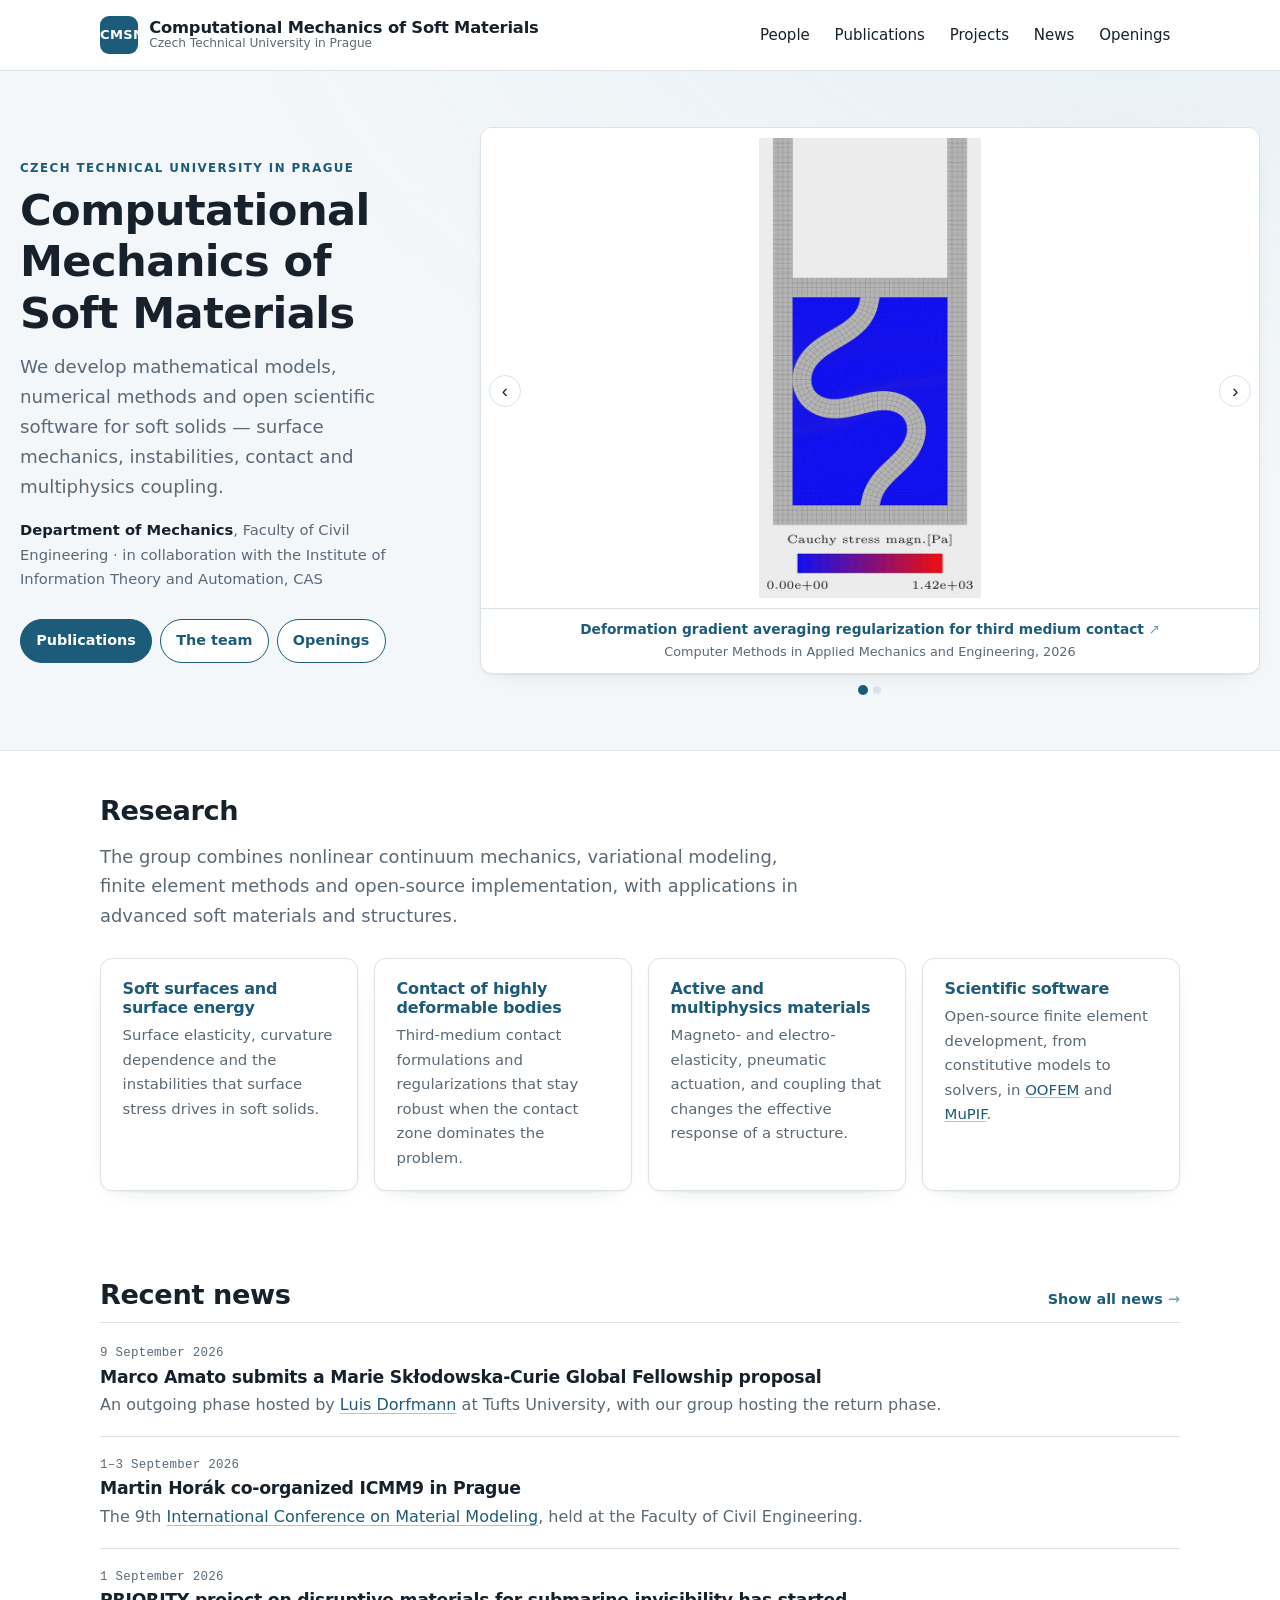
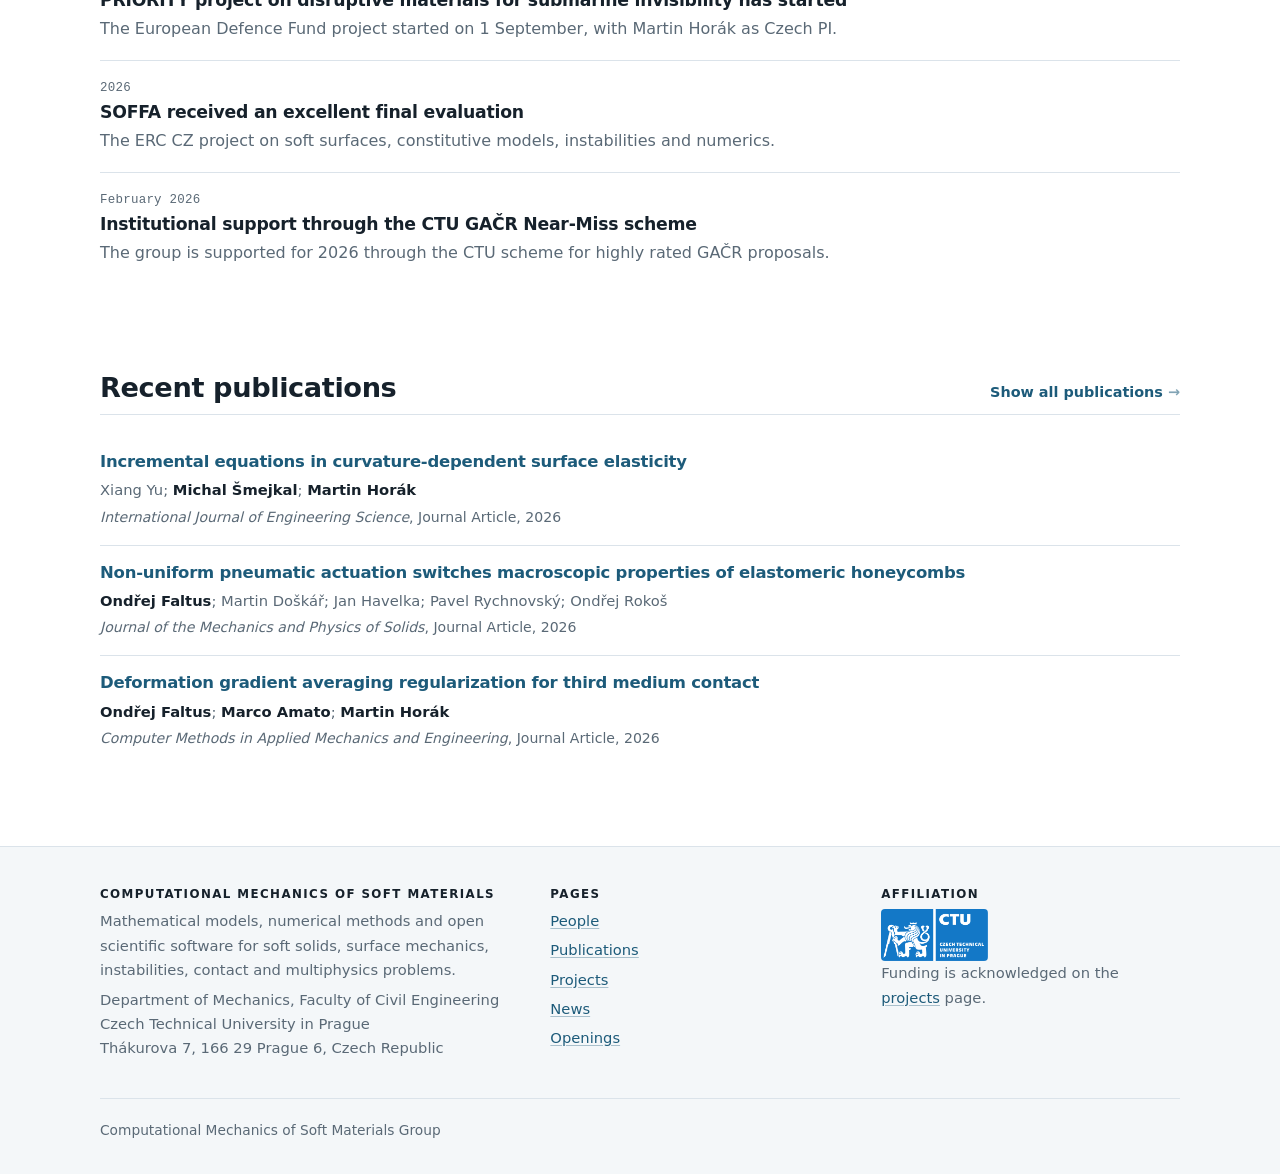
==== index.html @ abe6232e "Link OOFEM from the Scientific software card MuPIF is linked alongside it, since leaving one of the " ====
<!doctype html>
<html lang="en">
<head>
  <meta charset="utf-8" />
  <meta name="viewport" content="width=device-width, initial-scale=1" />
  <title>Computational Mechanics of Soft Materials Group | Home</title>
  <link rel="stylesheet" href="styles.css" />
</head>
<body>
  <header class="site-header">
    <div class="container header-inner">
      <a class="brand" href="index.html">
        <span class="brand-mark" aria-hidden="true">CMSM</span>
        <span class="brand-text">
          <span class="brand-name">Computational Mechanics of Soft Materials</span>
          <span class="brand-sub">Czech Technical University in Prague</span>
        </span>
      </a>
      <button class="nav-toggle" aria-label="Toggle navigation" aria-expanded="false">&#9776;</button>
      <nav class="site-nav" aria-label="Main navigation">
        <a href="people.html">People</a>
        <a href="publications.html">Publications</a>
        <a href="projects.html">Projects</a>
        <a href="news.html">News</a>
        <a href="openings.html">Openings</a>
      </nav>
    </div>
  </header>

  <main>
    <section class="hero">
      <div class="container hero-inner">
        <div class="hero-text">
          <p class="eyebrow">Czech Technical University in Prague</p>
          <h1>Computational Mechanics of Soft Materials</h1>
          <p class="hero-lead">
            We develop mathematical models, numerical methods and open scientific software for
            soft solids &mdash; surface mechanics, instabilities, contact and multiphysics coupling.
          </p>
          <p class="hero-affil">
            <strong>Department of Mechanics</strong>, Faculty of Civil Engineering &middot;
            in collaboration with the Institute of Information Theory and Automation, CAS
          </p>
          <p class="hero-actions">
            <a class="btn btn-primary" href="publications.html">Publications</a>
            <a class="btn" href="people.html">The team</a>
            <a class="btn" href="openings.html">Openings</a>
          </p>
        </div>
        <div class="hero-figure">
          <div class="carousel" data-autoplay="7000" aria-roledescription="carousel"
               aria-label="Animation from the group's work">
            <div class="carousel-viewport">
              <ul class="carousel-track">
                <li class="carousel-slide is-active">
                  <figure>
                    <div class="carousel-media">
                      <video src="figs/carousel/02-constrained-buckling.mp4"
                             poster="figs/carousel/02-constrained-buckling.jpg"
                             muted loop playsinline preload="metadata"
                             aria-label="A slender strip pushed into a channel buckles into an S
                                         and then coils, coloured by Cauchy stress magnitude"></video>
                    </div>
                    <figcaption>
                      <a href="https://doi.org/10.1016/j.cma.2026.119072">Deformation gradient
                        averaging regularization for third medium contact</a>
                      <span class="figcaption-meta">Computer Methods in Applied Mechanics
                        and Engineering, 2026</span>
                    </figcaption>
                  </figure>
                </li>

                <li class="carousel-slide">
                  <figure>
                    <div class="carousel-media">
                      <video src="figs/carousel/03-magnetoelastic-beam.mp4"
                             poster="figs/carousel/03-magnetoelastic-beam.jpg"
                             muted loop playsinline preload="metadata"
                             aria-label="A magnetically actuated soft beam bending in an applied
                                         field, shown with the field lines around it"></video>
                    </div>
                    <figcaption>
                      Magnetically actuated hard-magnetic soft beam
                      <span class="figcaption-meta">Publication coming soon</span>
                    </figcaption>
                  </figure>
                </li>
              </ul>
            </div>
            <button class="carousel-arrow prev" type="button" aria-label="Previous figure">&#8249;</button>
            <button class="carousel-arrow next" type="button" aria-label="Next figure">&#8250;</button>
            <div class="carousel-dots" role="tablist" aria-label="Choose a figure"></div>
          </div>
        </div>
      </div>
    </section>

    <section class="container content-section">
      <h2>Research</h2>
      <p class="lead">
        The group combines nonlinear continuum mechanics, variational modeling, finite element
        methods and open-source implementation, with applications in advanced soft materials
        and structures.
      </p>
      <div class="topic-grid">
        <div class="topic">
          <h3>Soft surfaces and surface energy</h3>
          <p>Surface elasticity, curvature dependence and the instabilities that surface stress drives in soft solids.</p>
        </div>
        <div class="topic">
          <h3>Contact of highly deformable bodies</h3>
          <p>Third-medium contact formulations and regularizations that stay robust when the contact zone dominates the problem.</p>
        </div>
        <div class="topic">
          <h3>Active and multiphysics materials</h3>
          <p>Magneto- and electro-elasticity, pneumatic actuation, and coupling that changes the effective response of a structure.</p>
        </div>
        <div class="topic">
          <h3>Scientific software</h3>
          <p>Open-source finite element development, from constitutive models to solvers, in
            <a href="https://www.oofem.org/">OOFEM</a> and
            <a href="https://mupif.org/">MuPIF</a>.</p>
        </div>
      </div>
    </section>

    <section class="container content-section">
      <div class="section-heading-row">
        <h2>Recent news</h2>
        <a class="text-link" href="news.html">Show all news</a>
      </div>
      <div class="list-preview">
        <article class="preview-item">
          <time datetime="2026-09-09">9 September 2026</time>
          <h3>Marco Amato submits a Marie Sk&#322;odowska-Curie Global Fellowship proposal</h3>
          <p>An outgoing phase hosted by <a href="https://engineering.tufts.edu/cee/people/faculty/luis-dorfmann">Luis Dorfmann</a> at Tufts University, with our group hosting the return phase.</p>
        </article>
        <article class="preview-item">
          <time datetime="2026-09-03">1&ndash;3 September 2026</time>
          <h3>Martin Hor&aacute;k co-organized ICMM9 in Prague</h3>
          <p>The 9th <a href="https://icmm9.fsv.cvut.cz/">International Conference on Material Modeling</a>, held at the Faculty of Civil Engineering.</p>
        </article>
        <article class="preview-item">
          <time datetime="2026-09-01">1 September 2026</time>
          <h3>PRIORITY project on disruptive materials for submarine invisibility has started</h3>
          <p>The European Defence Fund project started on 1 September, with Martin Hor&aacute;k as Czech PI.</p>
        </article>
        <article class="preview-item">
          <time datetime="2026-09-04">2026</time>
          <h3>SOFFA received an excellent final evaluation</h3>
          <p>The ERC&nbsp;CZ project on soft surfaces, constitutive models, instabilities and numerics.</p>
        </article>
        <article class="preview-item">
          <time datetime="2026-02-01">February 2026</time>
          <h3>Institutional support through the CTU GA&Ccaron;R Near-Miss scheme</h3>
          <p>The group is supported for 2026 through the CTU scheme for highly rated GA&Ccaron;R proposals.</p>
        </article>
      </div>
    </section>

    <section class="container content-section">
      <div class="section-heading-row">
        <h2>Recent publications</h2>
        <a class="text-link" href="publications.html">Show all publications</a>
      </div>
      <div class="publication-list compact">
        <article class="publication-item">
          <h3><a href="publications.html">Incremental equations in curvature-dependent surface elasticity</a></h3>
          <p class="pub-authors">Xiang Yu; <strong>Michal Šmejkal</strong>; <strong>Martin Horák</strong></p>
          <p class="pub-meta"><em>International Journal of Engineering Science</em>, Journal Article, 2026</p>
        </article>
        <article class="publication-item">
          <h3><a href="publications.html">Non-uniform pneumatic actuation switches macroscopic properties of elastomeric honeycombs</a></h3>
          <p class="pub-authors"><strong>Ondřej Faltus</strong>; Martin Doškář; Jan Havelka; Pavel Rychnovský; Ondřej Rokoš</p>
          <p class="pub-meta"><em>Journal of the Mechanics and Physics of Solids</em>, Journal Article, 2026</p>
        </article>
        <article class="publication-item">
          <h3><a href="publications.html">Deformation gradient averaging regularization for third medium contact</a></h3>
          <p class="pub-authors"><strong>Ondřej Faltus</strong>; <strong>Marco Amato</strong>; <strong>Martin Horák</strong></p>
          <p class="pub-meta"><em>Computer Methods in Applied Mechanics and Engineering</em>, Journal Article, 2026</p>
        </article>
      </div>
    </section>
  </main>

  <footer class="site-footer">
    <div class="container">
      <div class="footer-grid">
        <div>
          <h3>Computational Mechanics of Soft Materials</h3>
          <p>
            Mathematical models, numerical methods and open scientific software for soft
            solids, surface mechanics, instabilities, contact and multiphysics problems.
          </p>
          <p>
            Department of Mechanics, Faculty of Civil Engineering<br />
            Czech Technical University in Prague<br />
            Th&aacute;kurova 7, 166 29 Prague 6, Czech Republic
          </p>
        </div>
        <div>
          <h3>Pages</h3>
          <ul class="footer-links">
            <li><a href="people.html">People</a></li>
            <li><a href="publications.html">Publications</a></li>
            <li><a href="projects.html">Projects</a></li>
            <li><a href="news.html">News</a></li>
            <li><a href="openings.html">Openings</a></li>
          </ul>
        </div>
        <div>
          <h3>Affiliation</h3>
          <div class="footer-logos">
            <a href="https://www.cvut.cz/en"><img src="figs/ctu-logo.png" alt="Czech Technical University in Prague" loading="lazy" /></a>
          </div>
          <p>
            Funding is acknowledged on the
            <a href="projects.html">projects</a> page.
          </p>
        </div>
      </div>
      <div class="footer-bottom">
        Computational Mechanics of Soft Materials Group
      </div>
    </div>
  </footer>

  <script src="script.js"></script>
</body>
</html>
---- styles.css ----
/* ==========================================================================
   Computational Mechanics of Soft Materials Group
   One stylesheet, one definition per rule. Tokens first, then base, then
   layout, then components in the order they appear in the page shell.
   ========================================================================== */

:root {
  /* palette */
  --page-bg:    #ffffff;
  --surface:    #ffffff;
  --soft-bg:    #f4f7f9;
  --text:       #16212b;
  --muted:      #5a6976;
  --line:       #dbe3ea;
  --accent:     #1d5b7a;
  --accent-ink: #14435c;
  --accent-soft:#e6f0f5;
  --shadow:     0 1px 2px rgba(16, 33, 43, .05), 0 8px 24px -18px rgba(16, 33, 43, .28);

  /* type */
  --font: system-ui, -apple-system, BlinkMacSystemFont, "Segoe UI", Roboto, sans-serif;
  --mono: ui-monospace, SFMono-Regular, "SF Mono", Menlo, Consolas, monospace;

  /* metrics */
  --container: 1080px;
  --radius: 12px;
  --radius-sm: 8px;

  color-scheme: light dark;

}

@media (prefers-color-scheme: dark) {
  :root {
    --page-bg:    #10171d;
    --surface:    #161f27;
    --soft-bg:    #131c23;
    --text:       #e8eef3;
    --muted:      #9aacba;
    --line:       #26333d;
    --accent:     #6cb6d6;
    --accent-ink: #9ed2ea;
    --accent-soft:#172934;
    --shadow:     0 1px 2px rgba(0, 0, 0, .4);
  }
}

*, *::before, *::after { box-sizing: border-box; }

html { scroll-behavior: smooth; }

body {
  margin: 0;
  font-family: var(--font);
  font-size: 1rem;
  line-height: 1.65;
  color: var(--text);
  background: var(--page-bg);
  -webkit-font-smoothing: antialiased;
}

img { max-width: 100%; }

/* ------------------------------- typography ------------------------------ */

h1, h2, h3, h4 {
  margin: 0 0 .5em;
  line-height: 1.2;
  font-weight: 700;
  letter-spacing: -.014em;
  text-wrap: balance;
}

h1 { font-size: clamp(1.9rem, 1.3rem + 2vw, 2.7rem); }
h2 { font-size: clamp(1.35rem, 1.1rem + .8vw, 1.7rem); }
h3 { font-size: 1.08rem; }

p { margin: 0 0 1rem; }
p:last-child { margin-bottom: 0; }

a {
  color: var(--accent);
  text-decoration-color: color-mix(in srgb, currentColor 35%, transparent);
  text-underline-offset: .16em;
}
a:hover { text-decoration-color: currentColor; }

:focus-visible {
  outline: 2px solid var(--accent);
  outline-offset: 2px;
  border-radius: 3px;
}

.eyebrow {
  margin-bottom: .4rem;
  font-size: .74rem;
  font-weight: 700;
  letter-spacing: .12em;
  text-transform: uppercase;
  color: var(--accent);
}

.lead {
  max-width: 62ch;
  font-size: 1.12rem;
  color: var(--muted);
}

.text-link {
  font-size: .9rem;
  font-weight: 600;
  text-decoration: none;
  white-space: nowrap;
}
.text-link::after { content: " \2192"; opacity: .55; }
.text-link:hover { text-decoration: underline; }

/* --------------------------------- layout -------------------------------- */

.container {
  width: min(100% - 2.5rem, var(--container));
  margin-inline: auto;
}

.page-layout { padding: 2.75rem 0 4rem; }

.page-opening {
  max-width: 70ch;
  margin-bottom: 2.75rem;
}

.content-section { padding: 2.75rem 0; }
.content-section:last-child { padding-bottom: 4rem; }
.content-section.flush { padding-top: 0; }

.section-heading-row {
  display: flex;
  align-items: baseline;
  justify-content: space-between;
  gap: 1rem;
  margin-bottom: 1.25rem;
  padding-bottom: .6rem;
  border-bottom: 1px solid var(--line);
}
.section-heading-row h2 { margin: 0; }

/* --------------------------------- header -------------------------------- */

.site-header {
  position: sticky;
  top: 0;
  z-index: 20;
  background: color-mix(in srgb, var(--page-bg) 88%, transparent);
  backdrop-filter: blur(10px);
  border-bottom: 1px solid var(--line);
}

.header-inner {
  min-height: 70px;
  display: flex;
  align-items: center;
  justify-content: space-between;
  gap: 1.5rem;
}

.brand {
  display: inline-flex;
  align-items: center;
  gap: .7rem;
  min-width: 0;
  color: var(--text);
  text-decoration: none;
}

.brand-mark {
  flex: 0 0 auto;
  display: grid;
  place-items: center;
  width: 38px;
  height: 38px;
  border-radius: 9px;
  background: var(--accent);
  color: #fff;
  font-size: .82rem;
  font-weight: 800;
  letter-spacing: .02em;
}

.brand-text {
  display: flex;
  flex-direction: column;
  min-width: 0;
  line-height: 1.15;
}
.brand-name {
  font-size: 1.02rem;
  font-weight: 700;
  letter-spacing: -.01em;
}
.brand-sub {
  font-size: .76rem;
  font-weight: 500;
  color: var(--muted);
}

.site-nav {
  display: flex;
  align-items: center;
  gap: .35rem;
}
.site-nav a {
  padding: .4rem .6rem;
  border-radius: 7px;
  color: var(--text);
  font-size: .94rem;
  font-weight: 500;
  text-decoration: none;
}
.site-nav a:hover { background: var(--soft-bg); color: var(--accent); }
.site-nav a.active { color: var(--accent); background: var(--accent-soft); font-weight: 600; }

.nav-toggle {
  display: none;
  border: 1px solid var(--line);
  border-radius: var(--radius-sm);
  background: var(--surface);
  color: var(--text);
  padding: .3rem .6rem;
  font-size: 1.2rem;
  cursor: pointer;
}

/* ---------------------------------- hero --------------------------------- */

.hero {
  position: relative;
  overflow: hidden;
  border-bottom: 1px solid var(--line);
  background:
    radial-gradient(120% 140% at 88% -20%, var(--accent-soft) 0%, transparent 58%),
    var(--soft-bg);
}

.hero .container { width: min(100% - 2.5rem, 1340px); }

.hero-inner {
  display: grid;
  grid-template-columns: minmax(0, 1fr) minmax(320px, 780px);
  gap: 2.25rem;
  align-items: center;
  padding: 3.5rem 0 3.5rem;
}
.hero-text { max-width: 40ch; }
.hero-figure { --band-h: 480px; width: 100%; }

.hero h1 { margin-bottom: .75rem; }

.hero-lead {
  max-width: 54ch;
  margin-bottom: 1rem;
  font-size: 1.14rem;
  color: var(--muted);
}

.hero-affil {
  margin-bottom: 1.75rem;
  font-size: .92rem;
  color: var(--muted);
}
.hero-affil strong { color: var(--text); font-weight: 600; }

.hero-actions {
  display: flex;
  flex-wrap: wrap;
  gap: .5rem;
  margin: 0;
}

/* -------------------------------- carousel ------------------------------- */

.carousel { position: relative; }

.carousel-viewport {
  overflow: hidden;
  background: var(--surface);
  border: 1px solid var(--line);
  border-radius: var(--radius);
  box-shadow: var(--shadow);
}

.carousel-track {
  display: grid;          /* every slide shares one cell, so no layout shift */
  margin: 0;
  padding: 0;
  list-style: none;
}

.carousel-slide {
  grid-area: 1 / 1;
  opacity: 0;
  visibility: hidden;
  transition: opacity .45s ease;
}
.carousel-slide.is-active { opacity: 1; visibility: visible; }

.carousel-slide figure { margin: 0; }

.carousel-media {
  position: relative;
  height: var(--band-h, 320px);
  background: var(--page-bg);
}

.carousel-slide img,
.carousel-slide video {
  position: absolute;
  top: .6rem;
  left: .6rem;
  display: block;
  width: calc(100% - 1.2rem);
  height: calc(100% - 1.2rem);
  object-fit: contain;    /* letterboxed in the frame, never cropped */
  border-radius: 4px;
}

/* A video slide gets a small corner badge so it reads as playable. */
.carousel-slide figure { position: relative; }
.carousel-slide.has-video .carousel-media::after {
  content: "\25B6";
  position: absolute;
  right: .6rem;
  bottom: .6rem;
  display: grid;
  place-items: center;
  width: 1.5rem;
  height: 1.5rem;
  border-radius: 50%;
  background: color-mix(in srgb, var(--surface) 85%, transparent);
  color: var(--accent);
  font-size: .6rem;
  pointer-events: none;
}
.carousel-slide.has-video.is-playing .carousel-media::after { content: none; }

.carousel-slide figcaption {
  padding: .7rem 1.1rem .8rem;
  border-top: 1px solid var(--line);
  font-size: .86rem;
  line-height: 1.4;
  color: var(--muted);
  text-align: center;
  text-wrap: balance;
}
.carousel-slide figcaption a {
  font-weight: 600;
  color: var(--accent);
  text-decoration: none;
}
.carousel-slide figcaption a:hover { text-decoration: underline; }
.carousel-slide figcaption a::after { content: " \2197"; opacity: .6; font-weight: 400; }

.figcaption-meta {
  display: block;
  margin-top: .2rem;
  font-size: .8rem;
  color: var(--muted);
}

.carousel-arrow {
  position: absolute;
  top: calc(50% - 2.2rem);
  display: grid;
  place-items: center;
  width: 2rem;
  height: 2rem;
  padding: 0;
  border: 1px solid var(--line);
  border-radius: 50%;
  background: color-mix(in srgb, var(--surface) 88%, transparent);
  color: var(--text);
  font-size: 1.15rem;
  line-height: 1;
  cursor: pointer;
  transition: background-color .15s, color .15s;
}
.carousel-arrow:hover { background: var(--accent); border-color: var(--accent); color: #fff; }
.carousel-arrow.prev { left: .55rem; }
.carousel-arrow.next { right: .55rem; }

.carousel-dots {
  display: flex;
  justify-content: center;
  gap: .4rem;
  margin-top: .75rem;
}
.carousel-dots button {
  width: .5rem;
  height: .5rem;
  padding: 0;
  border: 0;
  border-radius: 50%;
  background: var(--line);
  cursor: pointer;
  transition: background-color .15s, transform .15s;
}
.carousel-dots button[aria-selected="true"] { background: var(--accent); transform: scale(1.25); }

/* A single slide needs no navigation. */
.carousel.is-single .carousel-arrow,
.carousel.is-single .carousel-dots { display: none; }

.btn {
  display: inline-block;
  padding: .55rem .95rem;
  border: 1px solid var(--accent);
  border-radius: 999px;
  font-size: .9rem;
  font-weight: 600;
  text-decoration: none;
  color: var(--accent);
  background: var(--surface);
  transition: background-color .15s, color .15s, border-color .15s;
}
.btn:hover { background: var(--accent-soft); }
.btn-primary { background: var(--accent); border-color: var(--accent); color: #fff; }
.btn-primary:hover { background: var(--accent-ink); border-color: var(--accent-ink); }

/* --------------------------------- cards --------------------------------- */

.card-base {
  background: var(--surface);
  border: 1px solid var(--line);
  border-radius: var(--radius);
  box-shadow: var(--shadow);
}

/* ------------------------------ research topics -------------------------- */

.topic-grid {
  display: grid;
  grid-template-columns: repeat(auto-fit, minmax(250px, 1fr));
  gap: 1rem;
  margin-top: 1.75rem;
}

.topic {
  padding: 1.25rem 1.35rem;
  background: var(--surface);
  border: 1px solid var(--line);
  border-radius: var(--radius);
  box-shadow: var(--shadow);
}
.topic h3 { margin-bottom: .35rem; font-size: 1rem; color: var(--accent); }
.topic p { margin: 0; font-size: .93rem; color: var(--muted); }

/* ------------------------------ news previews ---------------------------- */

.list-preview { display: grid; gap: 0; }

.preview-item {
  padding: 1.1rem 0;
  border-bottom: 1px solid var(--line);
}
.preview-item:first-child { padding-top: 0; }
.preview-item:last-child { border-bottom: 0; }
.preview-item time,
.news-item time {
  display: block;
  margin-bottom: .2rem;
  font-family: var(--mono);
  font-size: .78rem;
  letter-spacing: .02em;
  color: var(--muted);
}
.preview-item h3 { margin-bottom: .3rem; }
.preview-item p { margin: 0; color: var(--muted); }

.news-list { display: grid; gap: 1rem; }

.news-item {
  padding: 1.4rem 1.5rem;
  background: var(--surface);
  border: 1px solid var(--line);
  border-radius: var(--radius);
  box-shadow: var(--shadow);
}
.news-item h2 { font-size: 1.2rem; margin-bottom: .4rem; }
.news-item p { margin: 0; color: var(--muted); }

/* ------------------------------ publications ----------------------------- */

.publication-list { display: grid; gap: 0; }

.pub-year {
  margin: 2rem 0 .75rem;
  padding-bottom: .4rem;
  border-bottom: 2px solid var(--accent-soft);
  font-family: var(--mono);
  font-size: 1rem;
  font-weight: 700;
  letter-spacing: .06em;
  color: var(--accent);
}
.pub-year:first-child { margin-top: 0; }

.publication-item {
  padding: 1rem 0 1rem 1.1rem;
  border-bottom: 1px solid var(--line);
  border-left: 3px solid transparent;
  transition: border-color .15s, background-color .15s;
}
.publication-item:last-child { border-bottom: 0; }
.publication-item:hover {
  border-left-color: var(--accent);
  background: color-mix(in srgb, var(--soft-bg) 60%, transparent);
}
.publication-item h3 { margin-bottom: .3rem; font-size: 1.03rem; line-height: 1.35; }
.publication-item h3 a { text-decoration: none; }
.publication-item h3 a:hover { text-decoration: underline; }

.pub-authors {
  margin: 0 0 .2rem;
  font-size: .92rem;
  color: var(--muted);
}
.pub-authors strong { color: var(--text); font-weight: 600; }

.pub-meta {
  margin: 0;
  font-size: .88rem;
  color: var(--muted);
}

.pub-links {
  margin: .35rem 0 0;
  font-size: .85rem;
  display: flex;
  flex-wrap: wrap;
  gap: .8rem;
}

.publication-list.compact .publication-item { padding-left: 0; border-left: 0; }
.publication-list.compact .publication-item:hover { background: none; }

/* Type markers, set once each. */
.publication-item.preprint::before,
.publication-item.proceedings::before {
  display: inline-block;
  margin-bottom: .3rem;
  padding: .04rem .45rem;
  border-radius: 5px;
  background: var(--accent-soft);
  color: var(--accent);
  font-size: .68rem;
  font-weight: 700;
  letter-spacing: .07em;
  text-transform: uppercase;
}
.publication-item.preprint::before { content: "Preprint"; }
.publication-item.proceedings::before { content: "Proceedings"; }

/* --------------------------------- people -------------------------------- */

.people-grid { display: grid; gap: 1.25rem; }

.person-card {
  display: grid;
  grid-template-columns: 168px minmax(0, 1fr);
  overflow: hidden;
  background: var(--surface);
  border: 1px solid var(--line);
  border-radius: var(--radius);
  box-shadow: var(--shadow);
  transition: background-color .18s, border-color .18s, box-shadow .18s;
}

/* Tint the whole card under the cursor. :focus-within covers tabbing to a
   link inside it. The group headings share the class but are not cards. */
.person-card:not(.person-section-card):hover,
.person-card:not(.person-section-card):focus-within {
  background: var(--accent-soft);
  border-color: var(--accent);
  box-shadow: 0 1px 2px rgba(16, 33, 43, .06), 0 12px 28px -20px rgba(16, 33, 43, .45);
}

.avatar {
  display: block;
  width: 100%;
  height: 100%;
  min-height: 168px;
  aspect-ratio: 1;
  object-fit: cover;
  object-position: center top;
  background: var(--soft-bg);
}

.person-body { padding: 1.4rem 1.6rem; }
.person-body .role {
  margin-bottom: .15rem;
  font-size: .72rem;
  font-weight: 700;
  letter-spacing: .12em;
  text-transform: uppercase;
  color: var(--accent);
}
.person-body h2 { font-size: 1.22rem; margin-bottom: .5rem; }
.person-body p { color: var(--muted); font-size: .96rem; }

/* A row that only carries a group heading. */
.person-section-card {
  display: block;
  margin-top: 1.25rem;
  background: none;
  border: 0;
  border-bottom: 2px solid var(--accent-soft);
  border-radius: 0;
  box-shadow: none;
}
.person-section-card .person-body { padding: 0 0 .5rem; }
.person-section-card h2 {
  margin: 0;
  font-size: .82rem;
  font-weight: 700;
  letter-spacing: .12em;
  text-transform: uppercase;
  color: var(--accent);
}

/* -------------------------------- projects ------------------------------- */

.project-list { display: grid; gap: 1.25rem; }

.project-card {
  display: grid;
  grid-template-columns: 200px minmax(0, 1fr);
  gap: 0;
  overflow: hidden;
  background: var(--surface);
  border: 1px solid var(--line);
  border-radius: var(--radius);
  box-shadow: var(--shadow);
}

.project-image {
  display: grid;
  place-items: center;
  padding: 1.25rem;
  background: var(--soft-bg);
  border-right: 1px solid var(--line);
}
.project-image > * { max-width: 100%; }

.project-logo,
.msmt-logo,
.edf-logo {
  display: block;
  width: 100%;
  max-height: 116px;
  object-fit: contain;
}

.project-body { padding: 1.4rem 1.6rem; }
.project-body time {
  display: block;
  margin-bottom: .2rem;
  font-family: var(--mono);
  font-size: .8rem;
  color: var(--muted);
}
.project-body h3 { margin-bottom: .4rem; font-size: 1.18rem; }
.project-body p { color: var(--muted); font-size: .96rem; }

/* -------------------------------- openings ------------------------------- */

.openings-list { display: grid; gap: 1.25rem; }

.opening-card {
  padding: 1.6rem 1.75rem;
  background: var(--surface);
  border: 1px solid var(--line);
  border-left: 3px solid var(--accent);
  border-radius: var(--radius);
  box-shadow: var(--shadow);
}
.opening-card h2 { font-size: 1.24rem; margin-bottom: .6rem; }
.opening-card p { color: var(--muted); }
.opening-card p:first-of-type { color: var(--text); font-size: 1.03rem; }

/* ------------------------------ placeholders ----------------------------- */

.placeholder-image {
  display: grid;
  place-items: center;
  min-height: 96px;
  padding: 1rem;
  background: var(--soft-bg);
  border: 1px dashed var(--line);
  border-radius: var(--radius-sm);
  color: var(--muted);
  font-size: .85rem;
}

/* --------------------------------- footer -------------------------------- */

.site-footer {
  margin-top: 1rem;
  padding: 2.5rem 0 2rem;
  background: var(--soft-bg);
  border-top: 1px solid var(--line);
  font-size: .92rem;
  color: var(--muted);
}

.footer-grid {
  display: grid;
  grid-template-columns: minmax(0, 1.4fr) minmax(0, 1fr) minmax(0, 1fr);
  gap: 2rem;
  align-items: start;
}
.footer-grid h3 {
  margin-bottom: .5rem;
  font-size: .74rem;
  font-weight: 700;
  letter-spacing: .12em;
  text-transform: uppercase;
  color: var(--text);
}
.footer-grid p { margin-bottom: .35rem; }

.footer-links { display: grid; gap: .3rem; margin: 0; padding: 0; list-style: none; }

.footer-logos {
  display: flex;
  flex-wrap: wrap;
  align-items: center;
  gap: 1.25rem;
  margin-top: .25rem;
}
.footer-logos img {
  height: 52px;
  width: auto;
  border-radius: 4px;
}
.footer-logos a { display: inline-flex; }

.footer-bottom {
  margin-top: 2rem;
  padding-top: 1.25rem;
  border-top: 1px solid var(--line);
  font-size: .86rem;
}

/* ------------------------------- responsive ------------------------------ */

@media (max-width: 900px) {
  /* Below this the two columns squeeze the text, so the figure goes underneath. */
  .hero-inner {
    grid-template-columns: 1fr;
    gap: 2rem;
    padding: 3rem 0 2.75rem;
  }
  .hero-figure { --band-h: 340px; max-width: 300px; }
  .footer-grid { grid-template-columns: 1fr 1fr; }
  .footer-grid > :first-child { grid-column: 1 / -1; }
}

@media (max-width: 760px) {
  .nav-toggle { display: block; }
  .site-nav {
    position: absolute;
    inset: 70px 0 auto;
    display: none;
    flex-direction: column;
    align-items: stretch;
    gap: 0;
    padding: .5rem 1.25rem 1rem;
    background: var(--page-bg);
    border-bottom: 1px solid var(--line);
  }
  .site-nav.is-open { display: flex; }
  .site-nav a { padding: .6rem .5rem; border-radius: 0; }

  .brand-sub { display: none; }

  .person-card,
  .project-card { grid-template-columns: 1fr; }
  .avatar { aspect-ratio: 16 / 10; min-height: 0; }
  .project-image { border-right: 0; border-bottom: 1px solid var(--line); }
}

@media (max-width: 520px) {
  .footer-grid { grid-template-columns: 1fr; }
  .footer-grid > :first-child { grid-column: auto; }
  .section-heading-row { flex-direction: column; align-items: flex-start; gap: .25rem; }
}

@media (prefers-reduced-motion: reduce) {
  html { scroll-behavior: auto; }
  * { transition: none !important; }
}
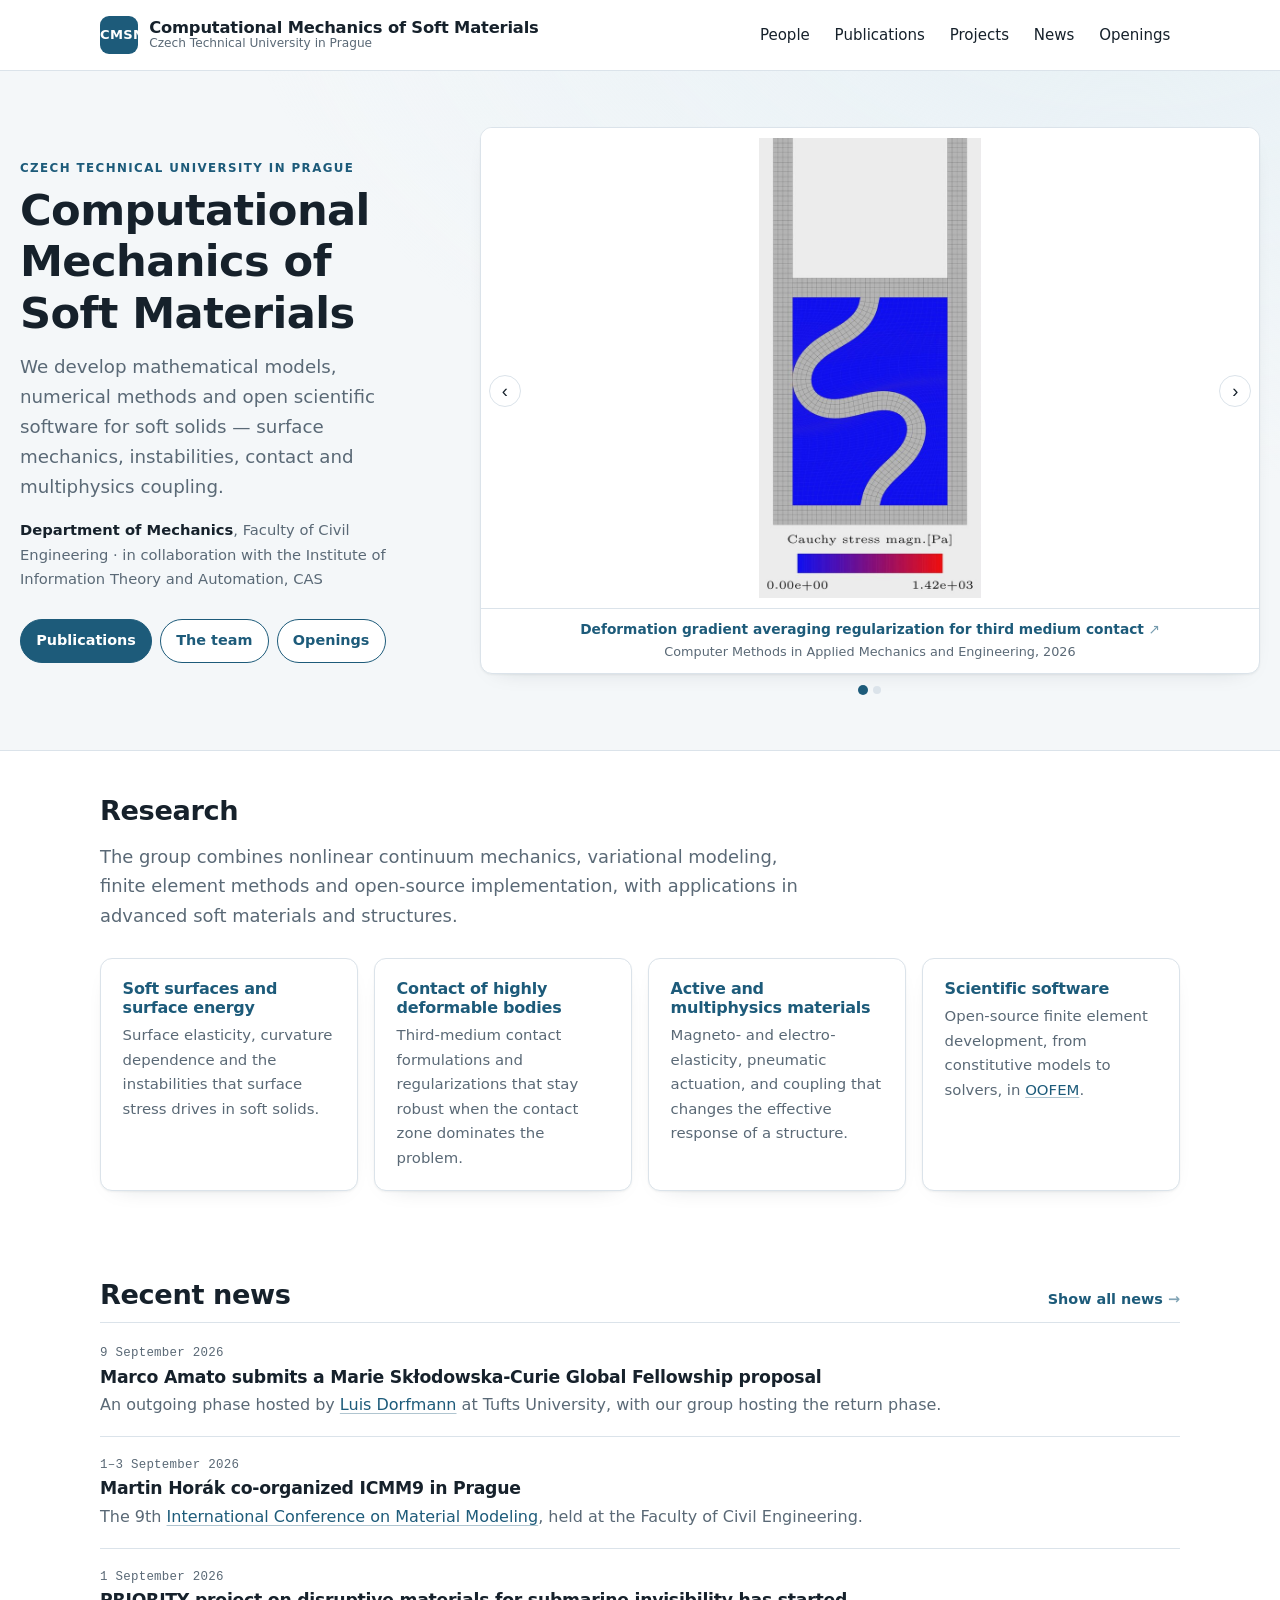
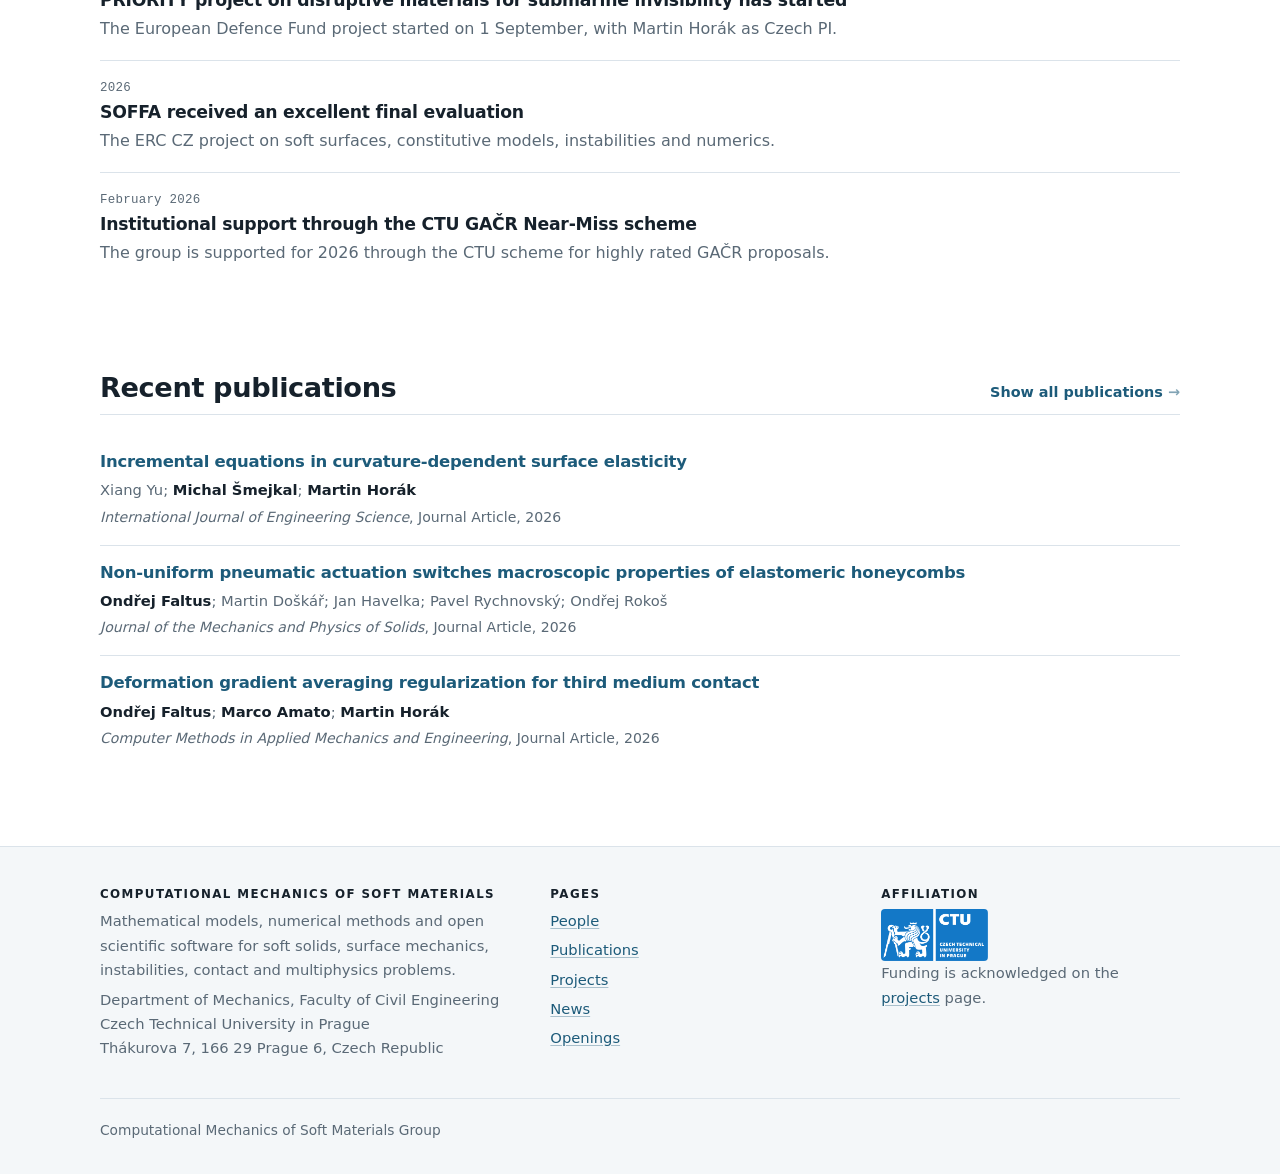
==== commit 47efa529: "Drop MuPIF, which is no longer developed Removed from the Scientific software card, and from Martin " ====
--- a/index.html
+++ b/index.html
@@ -118,8 +118,7 @@
         <div class="topic">
           <h3>Scientific software</h3>
           <p>Open-source finite element development, from constitutive models to solvers, in
-            <a href="https://www.oofem.org/">OOFEM</a> and
-            <a href="https://mupif.org/">MuPIF</a>.</p>
+            <a href="https://www.oofem.org/">OOFEM</a>.</p>
         </div>
       </div>
     </section>
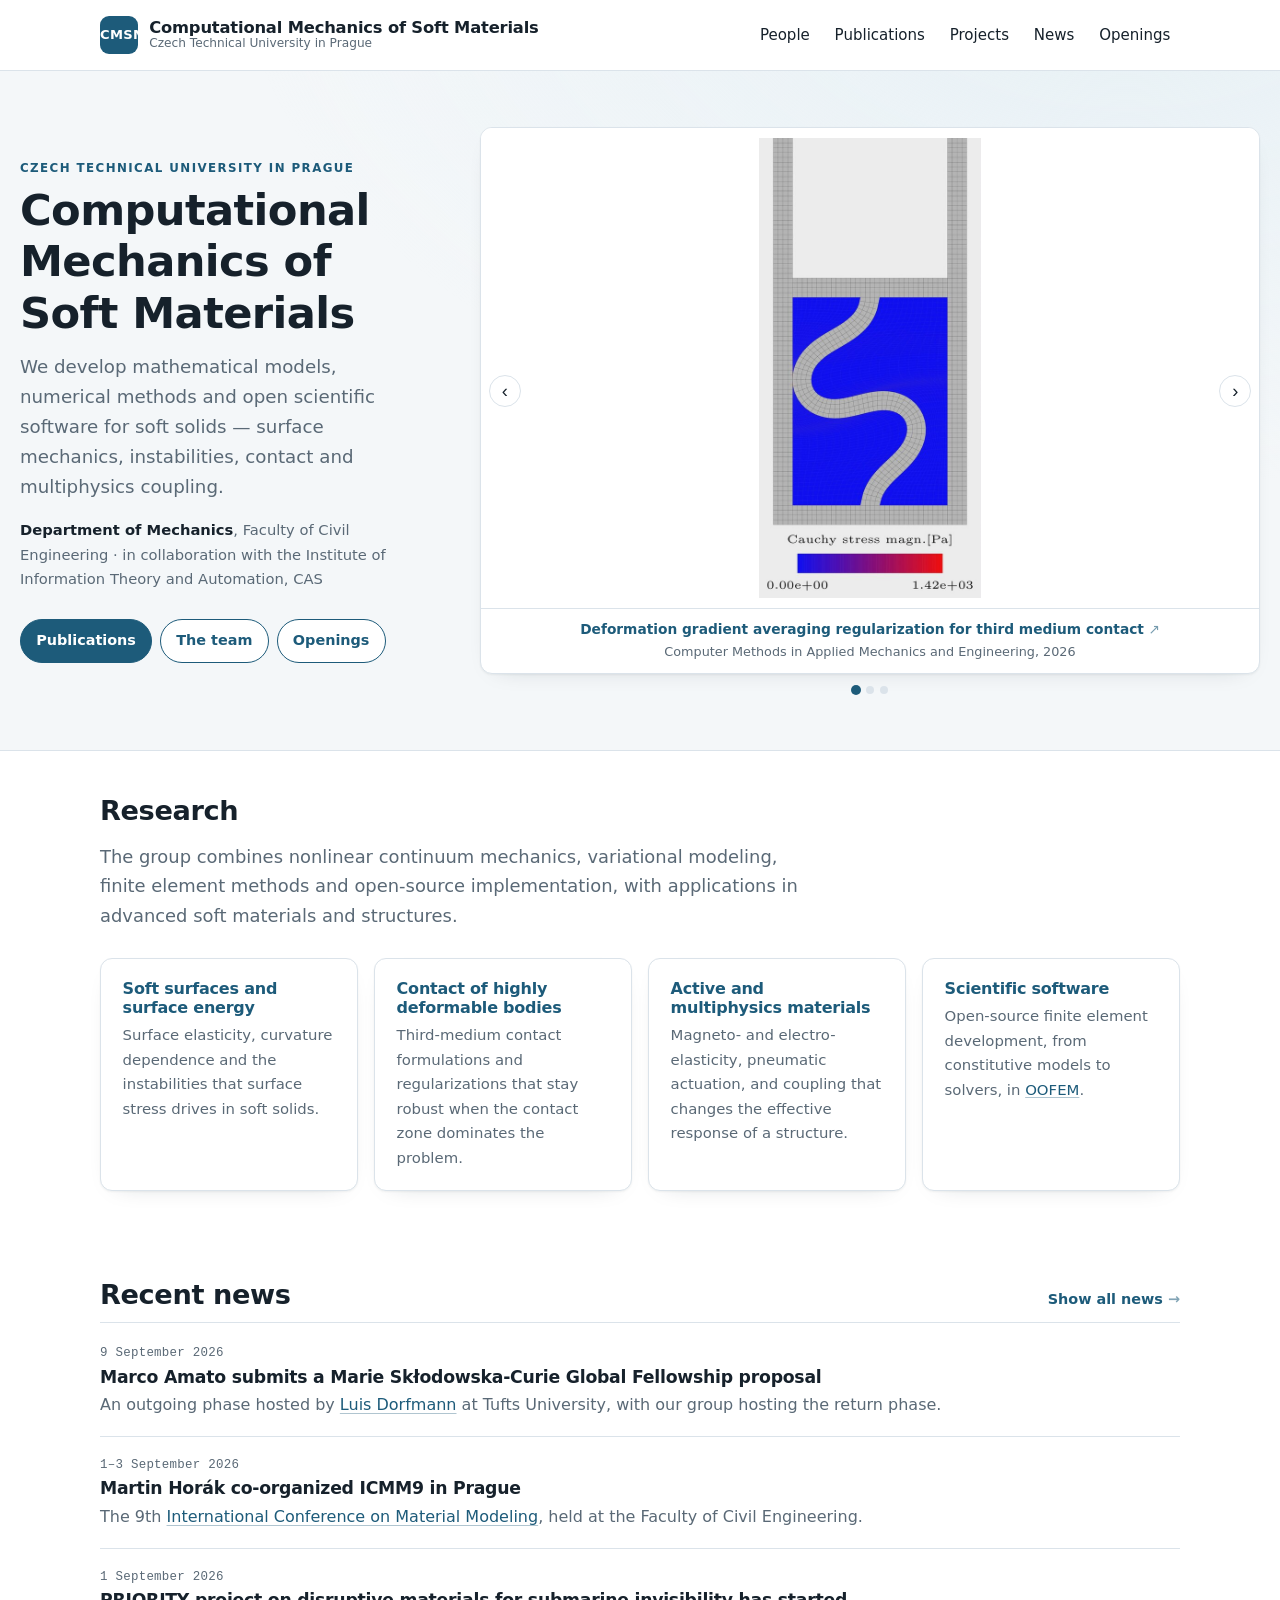
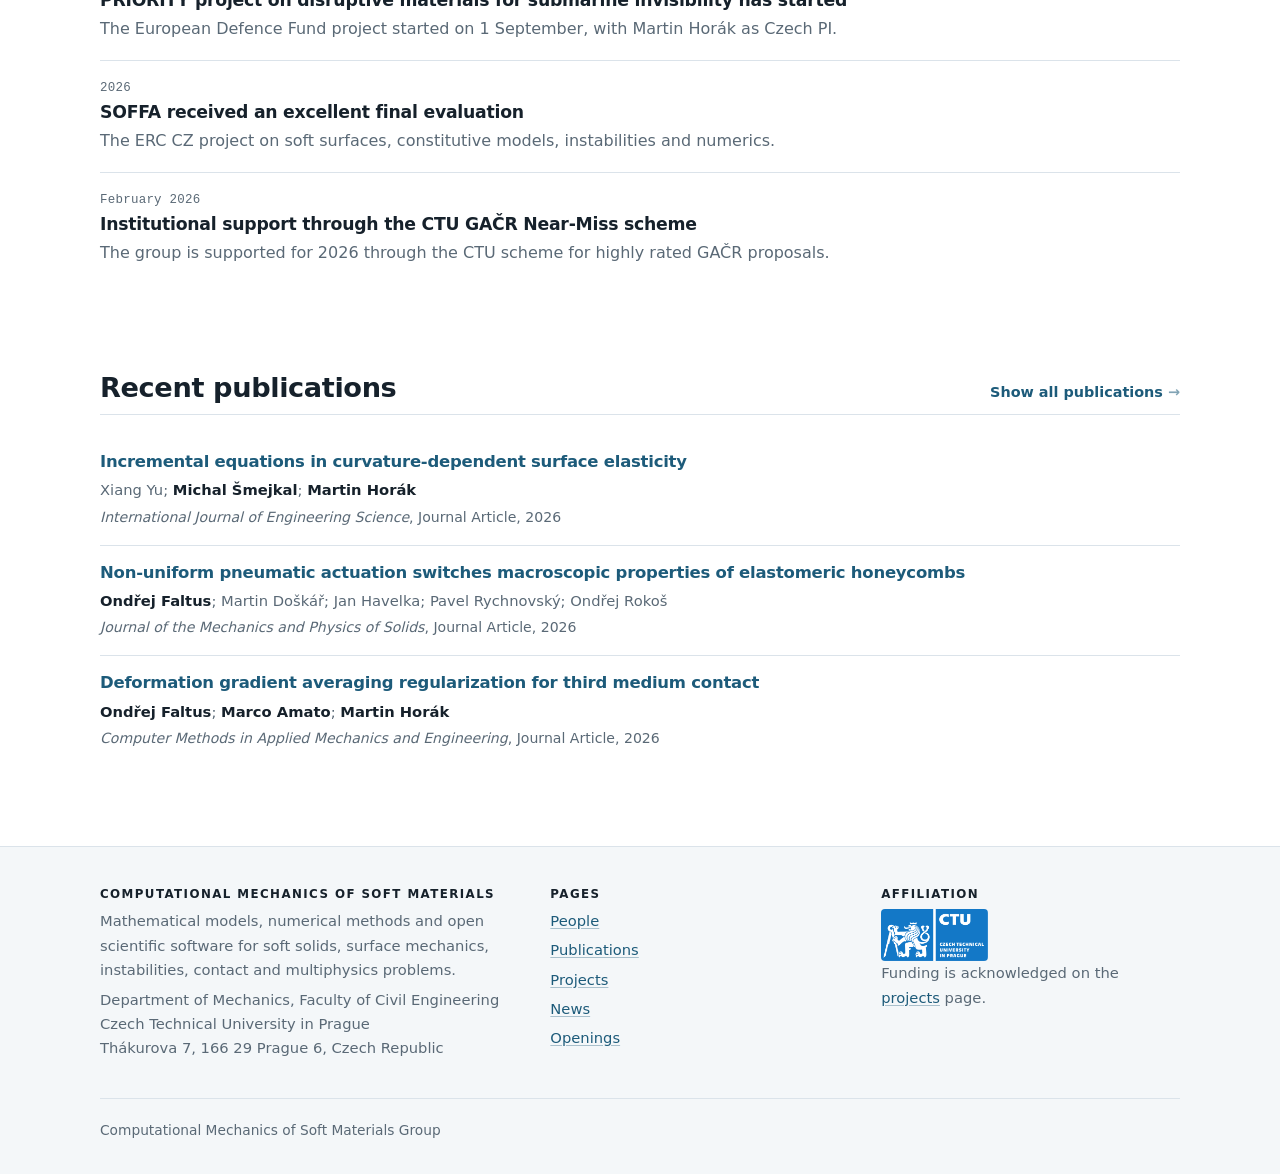
==== commit 8e06c1b9: "Add Rayleigh-Plateau mesh animation to carousel" ====
--- a/index.html
+++ b/index.html
@@ -85,6 +85,31 @@
                     </figcaption>
                   </figure>
                 </li>
+
+                <li class="carousel-slide">
+                  <figure>
+                    <div class="carousel-media carousel-media-light">
+                      <picture>
+                        <source media="(prefers-reduced-motion: reduce)"
+                                srcset="figs/carousel/04-rayleigh-plateau-mesh.png"
+                                type="image/png">
+                        <source srcset="figs/carousel/04-rayleigh-plateau-mesh.webp"
+                                type="image/webp">
+                        <img src="figs/carousel/04-rayleigh-plateau-mesh.png"
+                             width="1280" height="720" loading="lazy"
+                             alt="An axisymmetric gel cylinder developing a Rayleigh–Plateau
+                                  instability under surface tension, with its finite element
+                                  mesh visible">
+                      </picture>
+                    </div>
+                    <figcaption>
+                      <a href="https://www.sciencedirect.com/science/article/pii/S0022509625002261">Surface-polyconvex
+                        models for soft elastic solids</a><br>
+                      <a href="https://www.sciencedirect.com/science/article/pii/S0020722526001151">Incremental
+                        equations in curvature-dependent surface elasticity</a>
+                    </figcaption>
+                  </figure>
+                </li>
               </ul>
             </div>
             <button class="carousel-arrow prev" type="button" aria-label="Previous figure">&#8249;</button>
--- a/styles.css
+++ b/styles.css
@@ -310,6 +310,9 @@
   height: var(--band-h, 320px);
   background: var(--page-bg);
 }
+
+/* Transparent artwork whose embedded dark labels need a light canvas. */
+.carousel-media-light { background: #fff; }
 
 .carousel-slide img,
 .carousel-slide video {
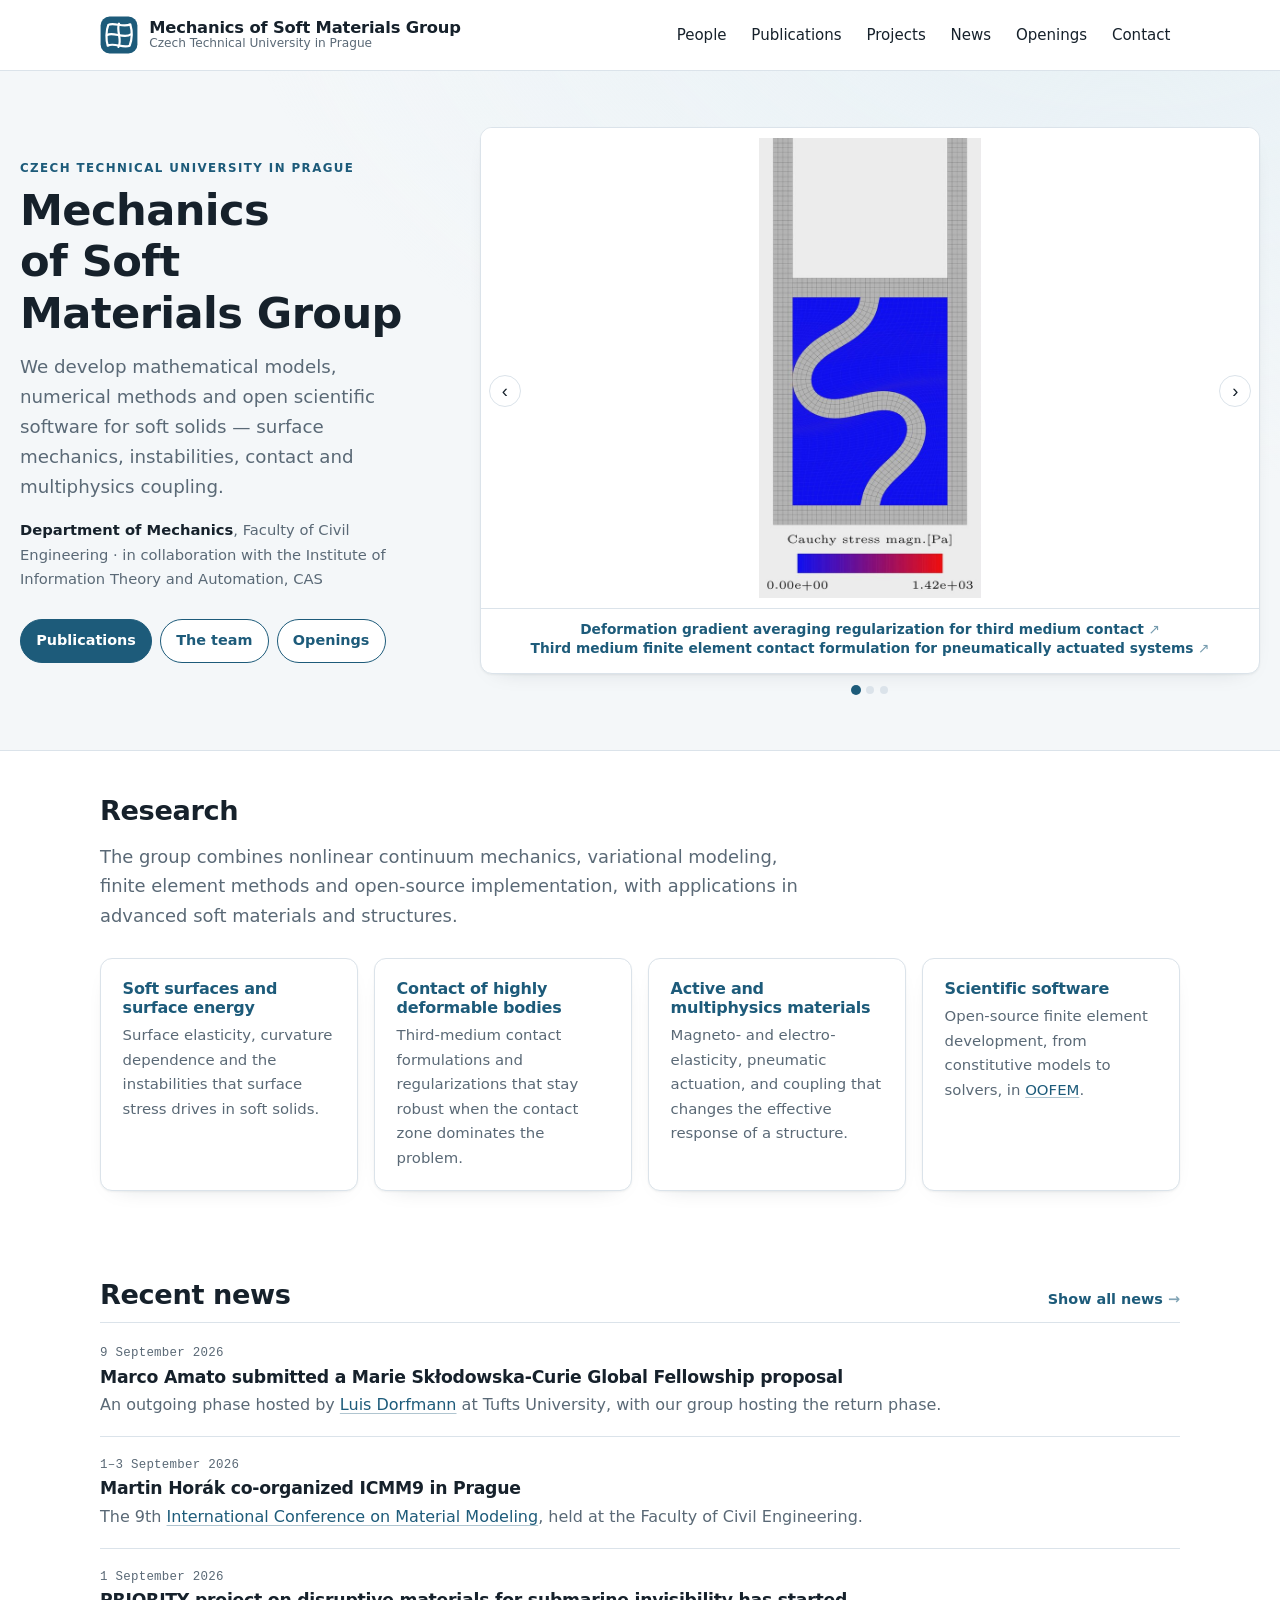
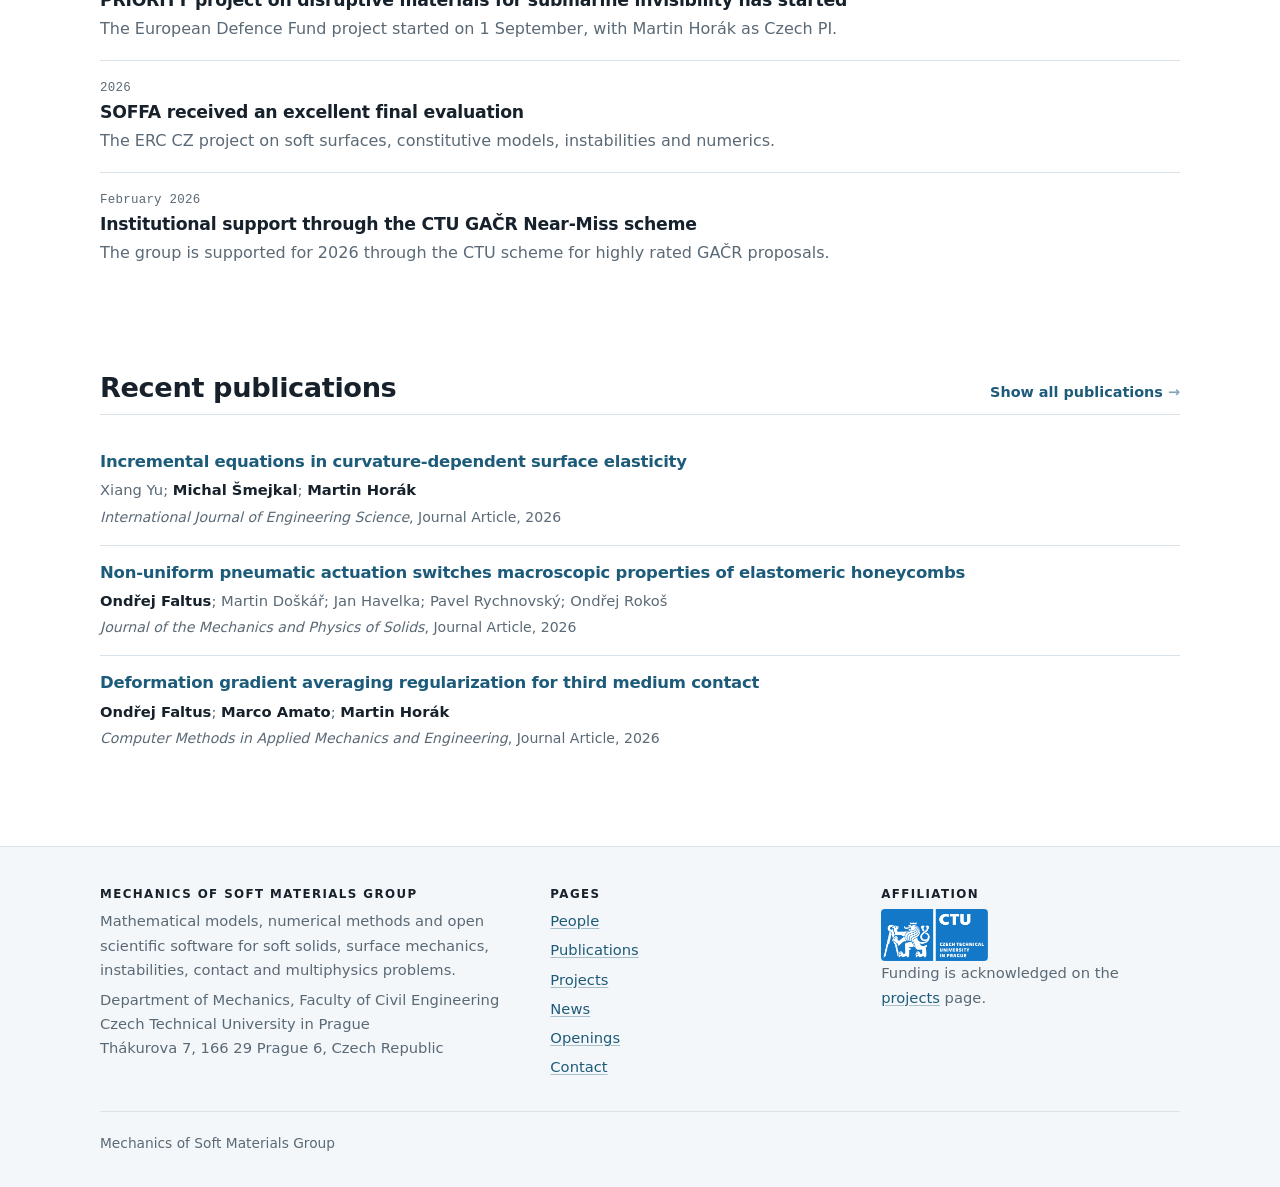
==== commit 01ea1f5e: "Refresh group website and add contact page" ====
--- a/index.html
+++ b/index.html
@@ -3,16 +3,17 @@
 <head>
   <meta charset="utf-8" />
   <meta name="viewport" content="width=device-width, initial-scale=1" />
-  <title>Computational Mechanics of Soft Materials Group | Home</title>
+  <title>Mechanics of Soft Materials Group | Home</title>
+  <link rel="icon" type="image/svg+xml" href="figs/msm-logo.svg" />
   <link rel="stylesheet" href="styles.css" />
 </head>
 <body>
   <header class="site-header">
     <div class="container header-inner">
       <a class="brand" href="index.html">
-        <span class="brand-mark" aria-hidden="true">CMSM</span>
+        <img class="brand-mark" src="figs/msm-logo.svg" alt="" width="38" height="38" />
         <span class="brand-text">
-          <span class="brand-name">Computational Mechanics of Soft Materials</span>
+          <span class="brand-name">Mechanics of Soft Materials Group</span>
           <span class="brand-sub">Czech Technical University in Prague</span>
         </span>
       </a>
@@ -23,6 +24,7 @@
         <a href="projects.html">Projects</a>
         <a href="news.html">News</a>
         <a href="openings.html">Openings</a>
+        <a href="contact.html">Contact</a>
       </nav>
     </div>
   </header>
@@ -32,7 +34,7 @@
       <div class="container hero-inner">
         <div class="hero-text">
           <p class="eyebrow">Czech Technical University in Prague</p>
-          <h1>Computational Mechanics of Soft Materials</h1>
+          <h1>Mechanics of Soft Materials Group</h1>
           <p class="hero-lead">
             We develop mathematical models, numerical methods and open scientific software for
             soft solids &mdash; surface mechanics, instabilities, contact and multiphysics coupling.
@@ -63,9 +65,9 @@
                     </div>
                     <figcaption>
                       <a href="https://doi.org/10.1016/j.cma.2026.119072">Deformation gradient
-                        averaging regularization for third medium contact</a>
-                      <span class="figcaption-meta">Computer Methods in Applied Mechanics
-                        and Engineering, 2026</span>
+                        averaging regularization for third medium contact</a><br>
+                      <a href="https://doi.org/10.1016/j.cma.2024.117262">Third medium finite
+                        element contact formulation for pneumatically actuated systems</a>
                     </figcaption>
                   </figure>
                 </li>
@@ -156,7 +158,7 @@
       <div class="list-preview">
         <article class="preview-item">
           <time datetime="2026-09-09">9 September 2026</time>
-          <h3>Marco Amato submits a Marie Sk&#322;odowska-Curie Global Fellowship proposal</h3>
+          <h3>Marco Amato submitted a Marie Sk&#322;odowska-Curie Global Fellowship proposal</h3>
           <p>An outgoing phase hosted by <a href="https://engineering.tufts.edu/cee/people/faculty/luis-dorfmann">Luis Dorfmann</a> at Tufts University, with our group hosting the return phase.</p>
         </article>
         <article class="preview-item">
@@ -211,7 +213,7 @@
     <div class="container">
       <div class="footer-grid">
         <div>
-          <h3>Computational Mechanics of Soft Materials</h3>
+          <h3>Mechanics of Soft Materials Group</h3>
           <p>
             Mathematical models, numerical methods and open scientific software for soft
             solids, surface mechanics, instabilities, contact and multiphysics problems.
@@ -230,6 +232,7 @@
             <li><a href="projects.html">Projects</a></li>
             <li><a href="news.html">News</a></li>
             <li><a href="openings.html">Openings</a></li>
+            <li><a href="contact.html">Contact</a></li>
           </ul>
         </div>
         <div>
@@ -244,7 +247,7 @@
         </div>
       </div>
       <div class="footer-bottom">
-        Computational Mechanics of Soft Materials Group
+        Mechanics of Soft Materials Group
       </div>
     </div>
   </footer>
--- a/styles.css
+++ b/styles.css
@@ -1,5 +1,5 @@
 /* ==========================================================================
-   Computational Mechanics of Soft Materials Group
+   Mechanics of Soft Materials Group
    One stylesheet, one definition per rule. Tokens first, then base, then
    layout, then components in the order they appear in the page shell.
    ========================================================================== */
@@ -174,16 +174,10 @@
 
 .brand-mark {
   flex: 0 0 auto;
-  display: grid;
-  place-items: center;
+  display: block;
   width: 38px;
   height: 38px;
   border-radius: 9px;
-  background: var(--accent);
-  color: #fff;
-  font-size: .82rem;
-  font-weight: 800;
-  letter-spacing: .02em;
 }
 
 .brand-text {
@@ -609,6 +603,43 @@
 .person-body h2 { font-size: 1.22rem; margin-bottom: .5rem; }
 .person-body p { color: var(--muted); font-size: .96rem; }
 
+.person-heading {
+  display: flex;
+  align-items: center;
+  flex-wrap: wrap;
+  gap: .5rem;
+  margin-bottom: .55rem;
+}
+.person-heading h2 { margin: 0; }
+
+.profile-links {
+  display: inline-flex;
+  align-items: center;
+  gap: .32rem;
+}
+.profile-link {
+  display: grid;
+  place-items: center;
+  width: 29px;
+  height: 29px;
+  border: 1px solid var(--line);
+  border-radius: 7px;
+  background: var(--page-bg);
+  text-decoration: none;
+  box-shadow: 0 1px 2px rgba(16, 33, 43, .06);
+  transition: transform .16s, background-color .16s, border-color .16s;
+}
+.profile-link:hover {
+  transform: translateY(-1px);
+  background: var(--surface);
+  border-color: var(--accent);
+}
+.profile-link img {
+  display: block;
+  width: 18px;
+  height: 18px;
+}
+
 /* A row that only carries a group heading. */
 .person-section-card {
   display: block;
@@ -688,6 +719,64 @@
 .opening-card h2 { font-size: 1.24rem; margin-bottom: .6rem; }
 .opening-card p { color: var(--muted); }
 .opening-card p:first-of-type { color: var(--text); font-size: 1.03rem; }
+.openings-apply { padding-top: 3.75rem; }
+
+/* -------------------------------- contact -------------------------------- */
+
+.contact-grid {
+  display: grid;
+  grid-template-columns: minmax(250px, .78fr) minmax(0, 1.5fr);
+  gap: 1.25rem;
+  align-items: start;
+}
+
+.contact-card,
+.contact-simulation {
+  overflow: hidden;
+  background: var(--surface);
+  border: 1px solid var(--line);
+  border-radius: var(--radius);
+  box-shadow: var(--shadow);
+}
+
+.contact-card { padding: 1.5rem 1.6rem; }
+.contact-card h2 { margin-bottom: .35rem; }
+.contact-card > p { color: var(--muted); }
+
+.contact-details {
+  display: grid;
+  margin: 1.35rem 0 1.5rem;
+}
+
+.contact-details > div {
+  padding: .8rem 0;
+  border-top: 1px solid var(--line);
+}
+.contact-details > div:last-child { border-bottom: 1px solid var(--line); }
+
+.contact-details dt {
+  margin-bottom: .08rem;
+  font-size: .7rem;
+  font-weight: 700;
+  letter-spacing: .1em;
+  text-transform: uppercase;
+  color: var(--muted);
+}
+
+.contact-details dd { margin: 0; }
+.contact-address { font-style: normal; }
+
+.contact-simulation { margin: 0; }
+.contact-simulation-media {
+  aspect-ratio: 16 / 9;
+  background: #fff;
+}
+.contact-simulation video {
+  display: block;
+  width: 100%;
+  height: 100%;
+  object-fit: contain;
+}
 
 /* ------------------------------ placeholders ----------------------------- */
 
@@ -755,19 +844,7 @@
 
 /* ------------------------------- responsive ------------------------------ */
 
-@media (max-width: 900px) {
-  /* Below this the two columns squeeze the text, so the figure goes underneath. */
-  .hero-inner {
-    grid-template-columns: 1fr;
-    gap: 2rem;
-    padding: 3rem 0 2.75rem;
-  }
-  .hero-figure { --band-h: 340px; max-width: 300px; }
-  .footer-grid { grid-template-columns: 1fr 1fr; }
-  .footer-grid > :first-child { grid-column: 1 / -1; }
-}
-
-@media (max-width: 760px) {
+@media (max-width: 960px) {
   .nav-toggle { display: block; }
   .site-nav {
     position: absolute;
@@ -784,6 +861,22 @@
   .site-nav a { padding: .6rem .5rem; border-radius: 0; }
 
   .brand-sub { display: none; }
+}
+
+@media (max-width: 900px) {
+  /* Below this the two columns squeeze the text, so the figure goes underneath. */
+  .hero-inner {
+    grid-template-columns: 1fr;
+    gap: 2rem;
+    padding: 3rem 0 2.75rem;
+  }
+  .hero-figure { --band-h: 340px; max-width: 300px; }
+  .footer-grid { grid-template-columns: 1fr 1fr; }
+  .footer-grid > :first-child { grid-column: 1 / -1; }
+  .contact-grid { grid-template-columns: 1fr; }
+}
+
+@media (max-width: 760px) {
 
   .person-card,
   .project-card { grid-template-columns: 1fr; }
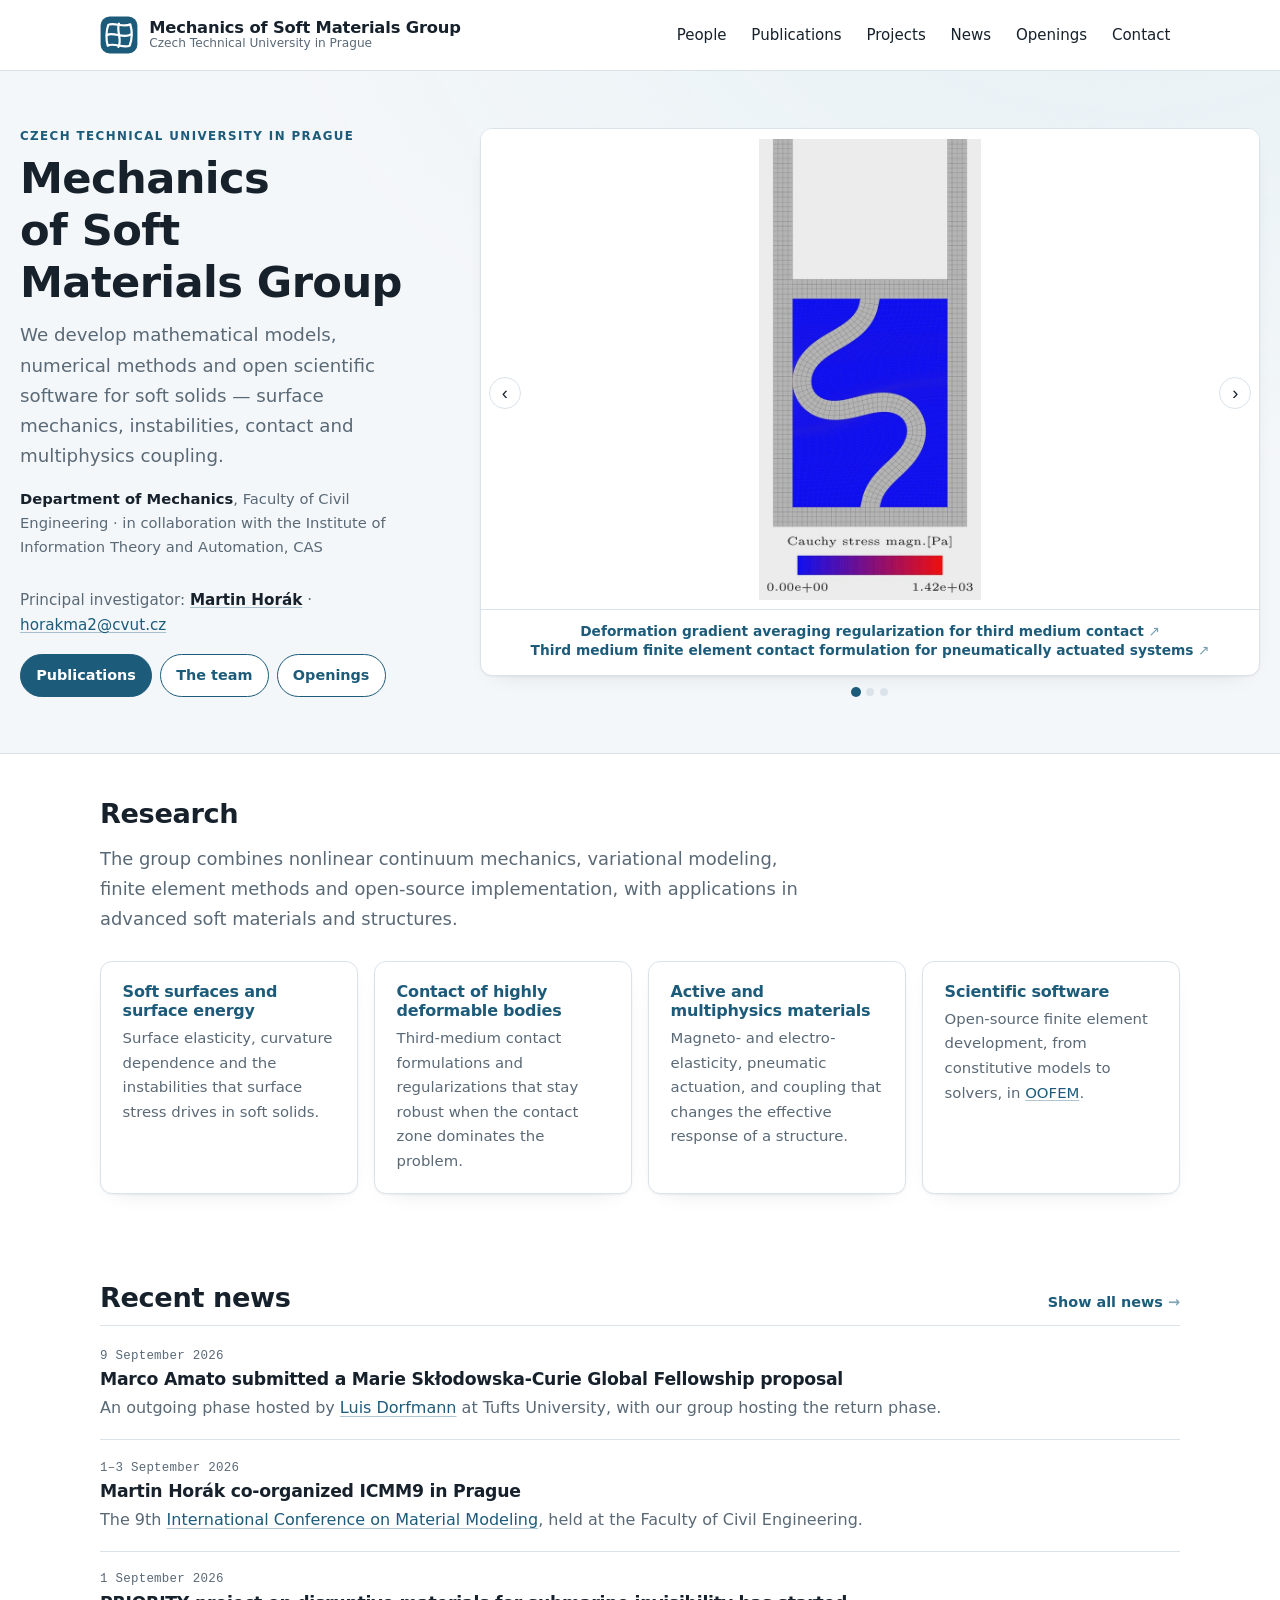
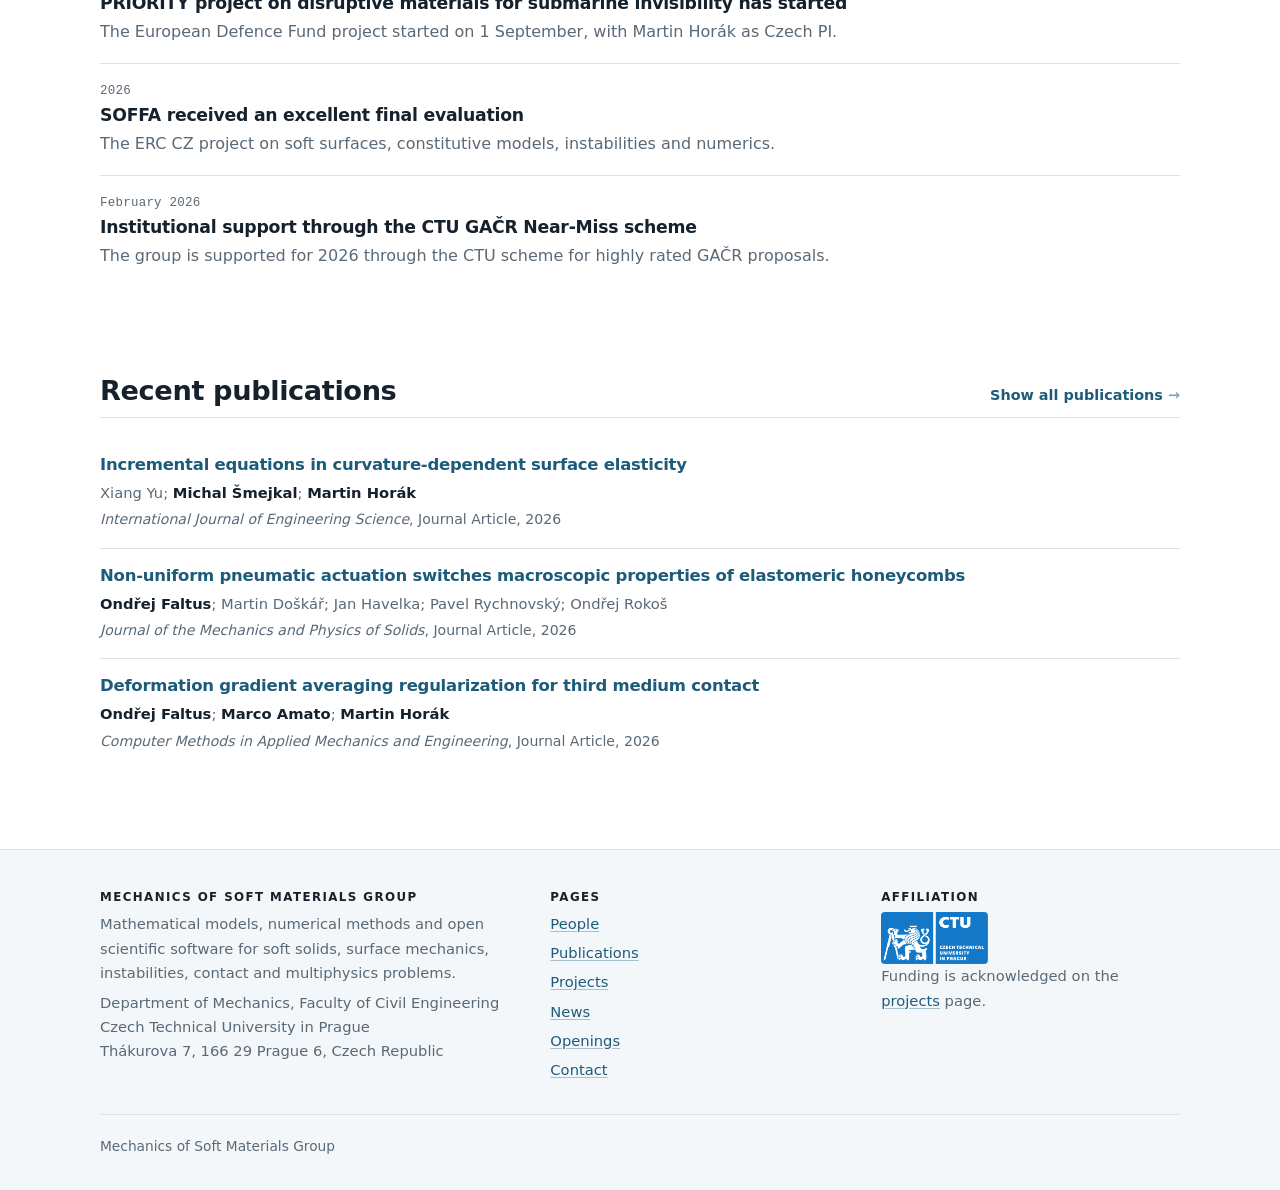
==== commit f7c50866: "Show the PI and contact up front, stamp assets, sync the news header" ====
--- a/index.html
+++ b/index.html
@@ -5,7 +5,7 @@
   <meta name="viewport" content="width=device-width, initial-scale=1" />
   <title>Mechanics of Soft Materials Group | Home</title>
   <link rel="icon" type="image/svg+xml" href="figs/msm-logo.svg" />
-  <link rel="stylesheet" href="styles.css" />
+  <link rel="stylesheet" href="styles.css?v=1cdd4d19" />
 </head>
 <body>
   <header class="site-header">
@@ -42,6 +42,10 @@
           <p class="hero-affil">
             <strong>Department of Mechanics</strong>, Faculty of Civil Engineering &middot;
             in collaboration with the Institute of Information Theory and Automation, CAS
+          </p>
+          <p class="hero-pi">
+            Principal investigator: <a href="people.html"><strong>Martin Hor&aacute;k</strong></a>
+            &middot; <a href="mailto:horakma2@cvut.cz">horakma2@cvut.cz</a>
           </p>
           <p class="hero-actions">
             <a class="btn btn-primary" href="publications.html">Publications</a>
@@ -252,6 +256,6 @@
     </div>
   </footer>
 
-  <script src="script.js"></script>
+  <script src="script.js?v=8dfc4426"></script>
 </body>
 </html>
--- a/styles.css
+++ b/styles.css
@@ -843,6 +843,17 @@
 }
 
 /* ------------------------------- responsive ------------------------------ */
+
+/* Who leads the group, and how to reach them. Kept on the landing page and on
+   the PI's card because eligibility checks (funders, programmes) are made from
+   an address plus a URL, and the two have to be resolvable on the same page. */
+.hero-pi {
+  margin-top: .55rem;
+  font-size: .95rem;
+  color: var(--muted);
+}
+.hero-pi strong { color: var(--text); }
+
 
 @media (max-width: 960px) {
   .nav-toggle { display: block; }
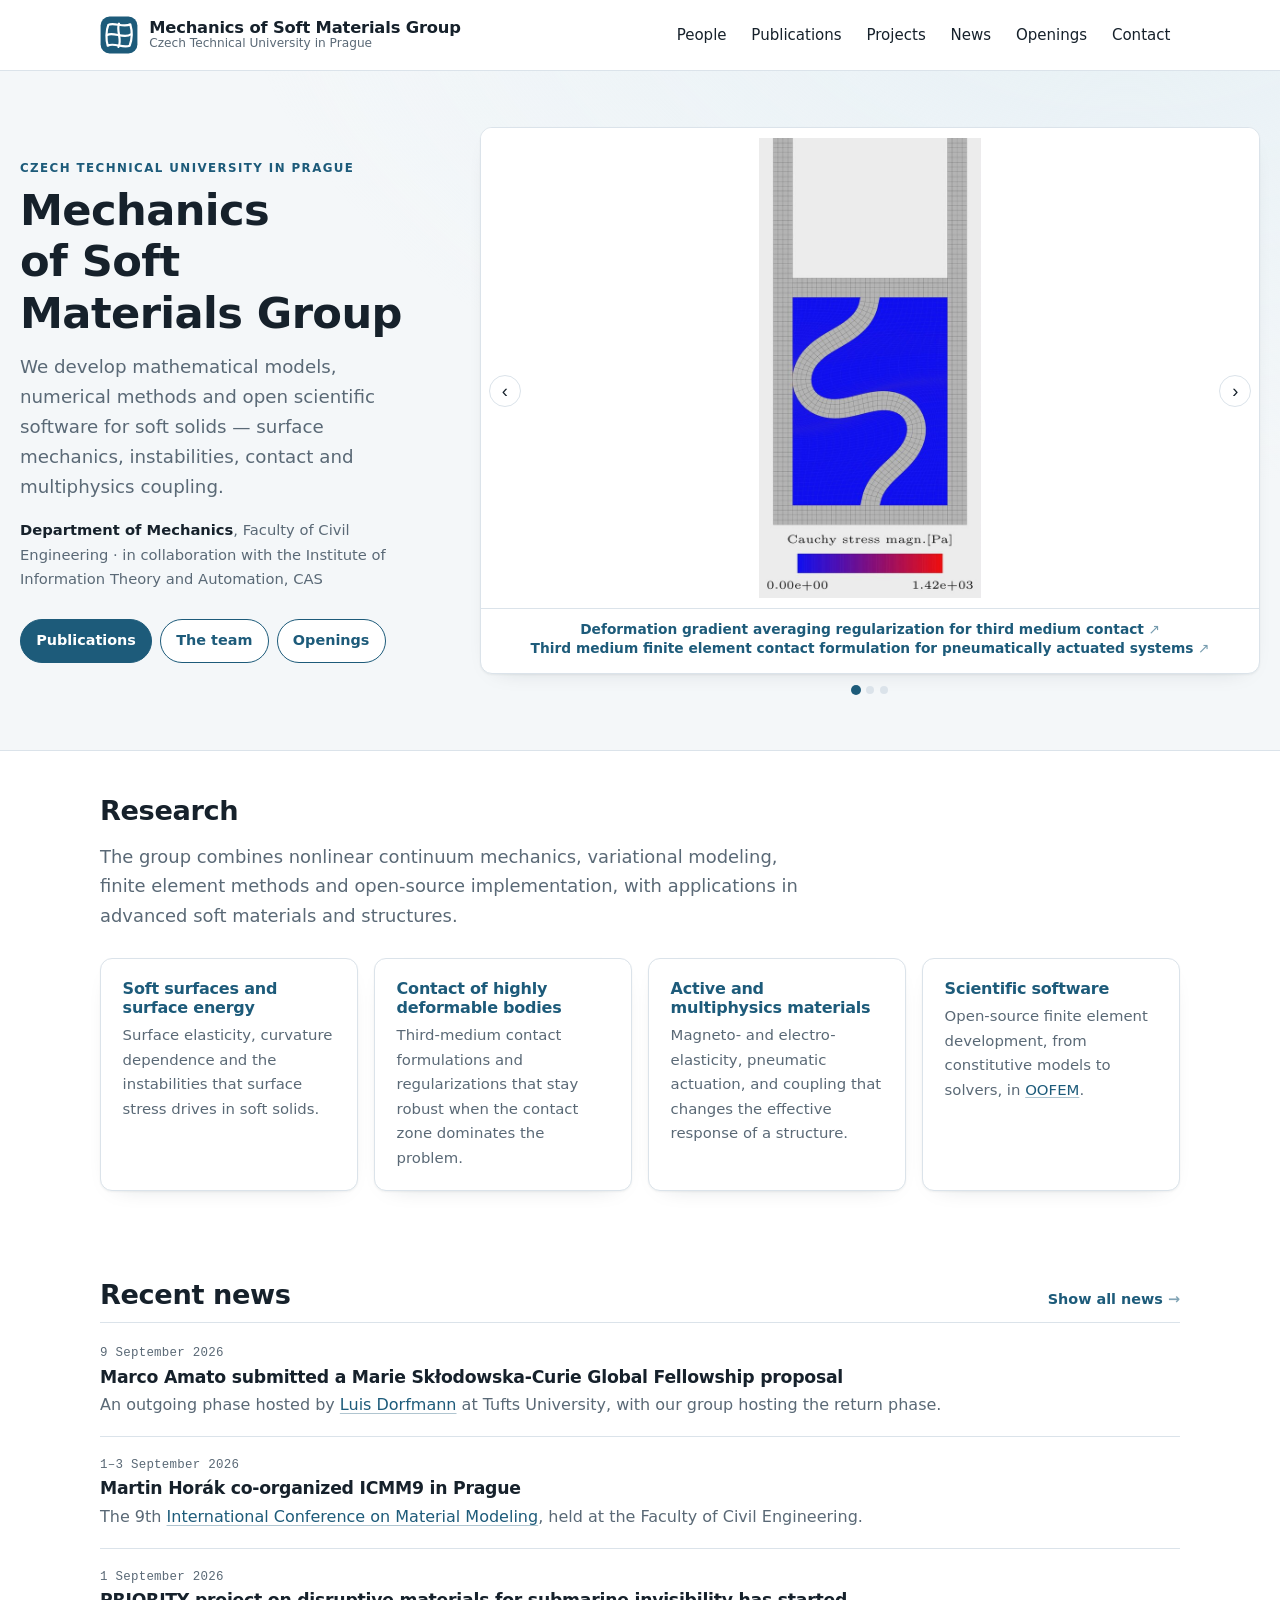
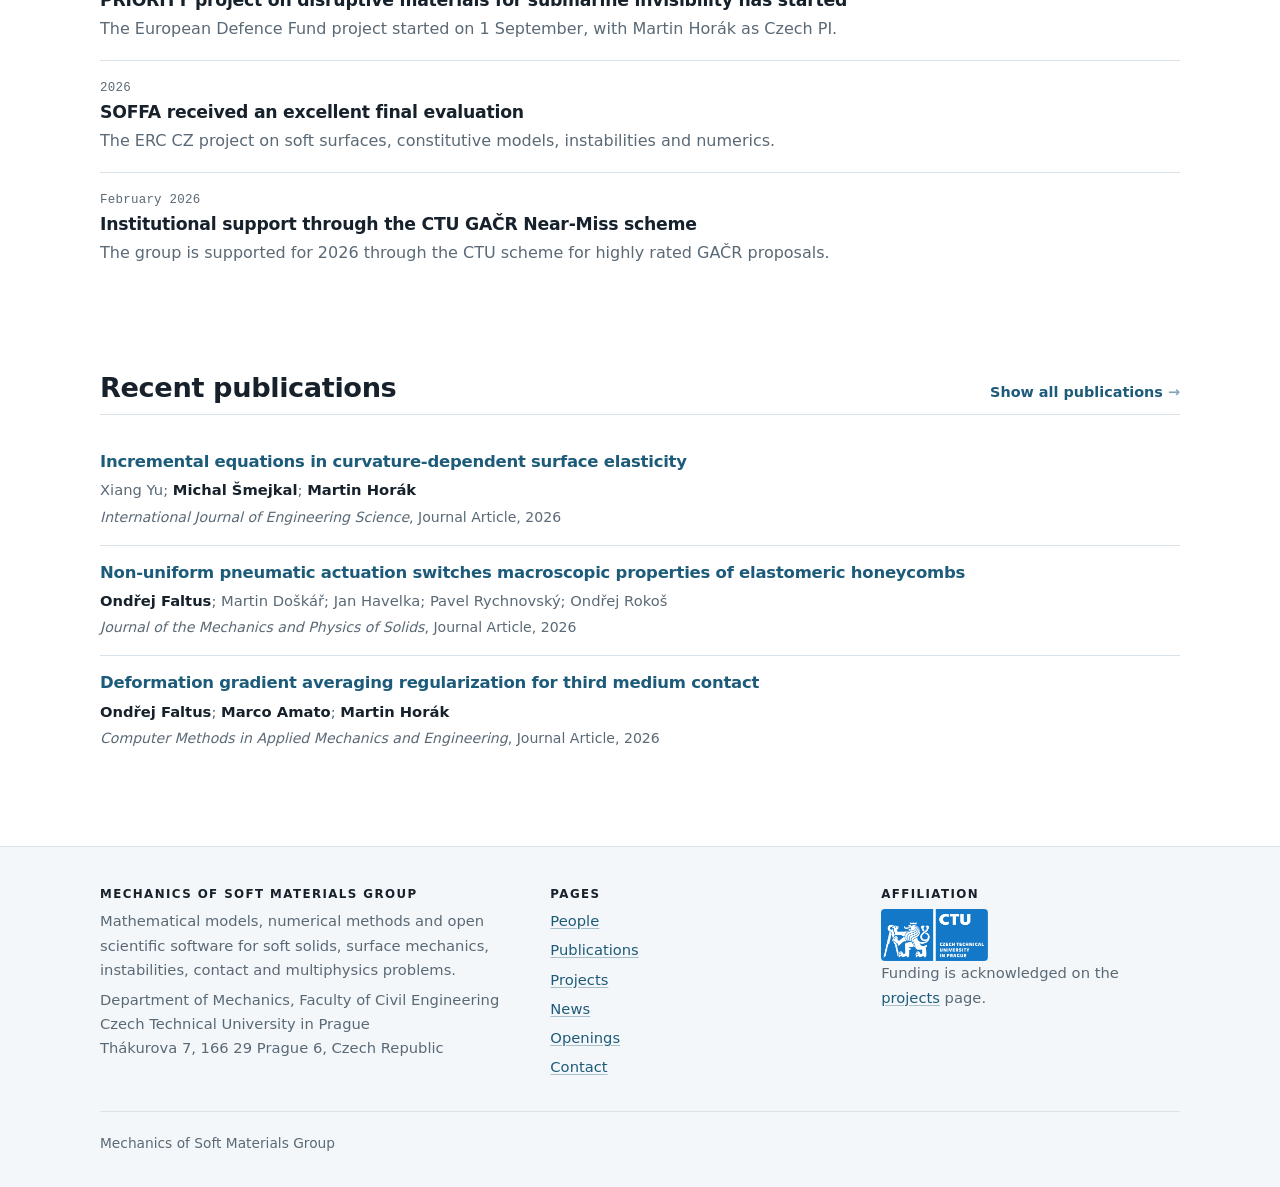
==== commit e5269251: "Fix publication filtering and carousel playback Limit the generated publication list to 2020 onward " ====
--- a/index.html
+++ b/index.html
@@ -43,10 +43,6 @@
             <strong>Department of Mechanics</strong>, Faculty of Civil Engineering &middot;
             in collaboration with the Institute of Information Theory and Automation, CAS
           </p>
-          <p class="hero-pi">
-            Principal investigator: <a href="people.html"><strong>Martin Hor&aacute;k</strong></a>
-            &middot; <a href="mailto:horakma2@cvut.cz">horakma2@cvut.cz</a>
-          </p>
           <p class="hero-actions">
             <a class="btn btn-primary" href="publications.html">Publications</a>
             <a class="btn" href="people.html">The team</a>
@@ -256,6 +252,6 @@
     </div>
   </footer>
 
-  <script src="script.js?v=8dfc4426"></script>
+  <script src="script.js?v=ef453924"></script>
 </body>
 </html>
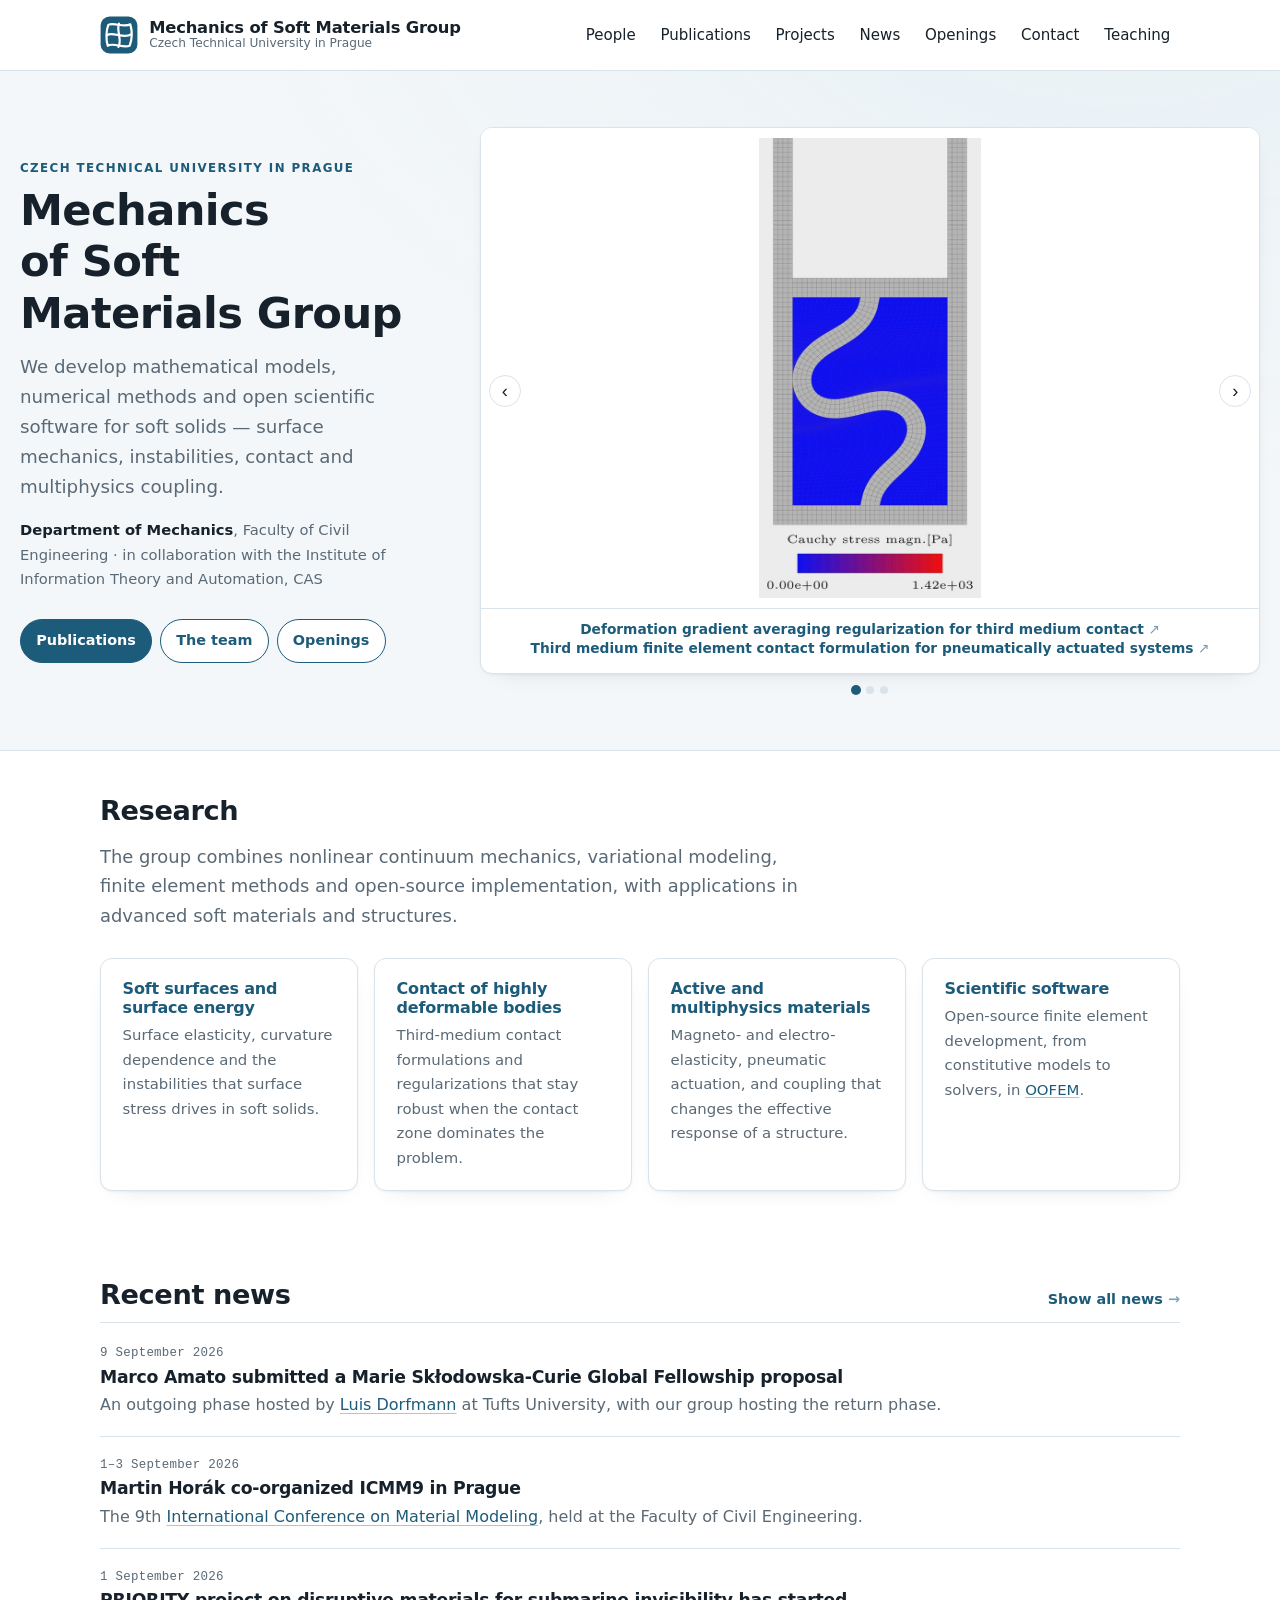
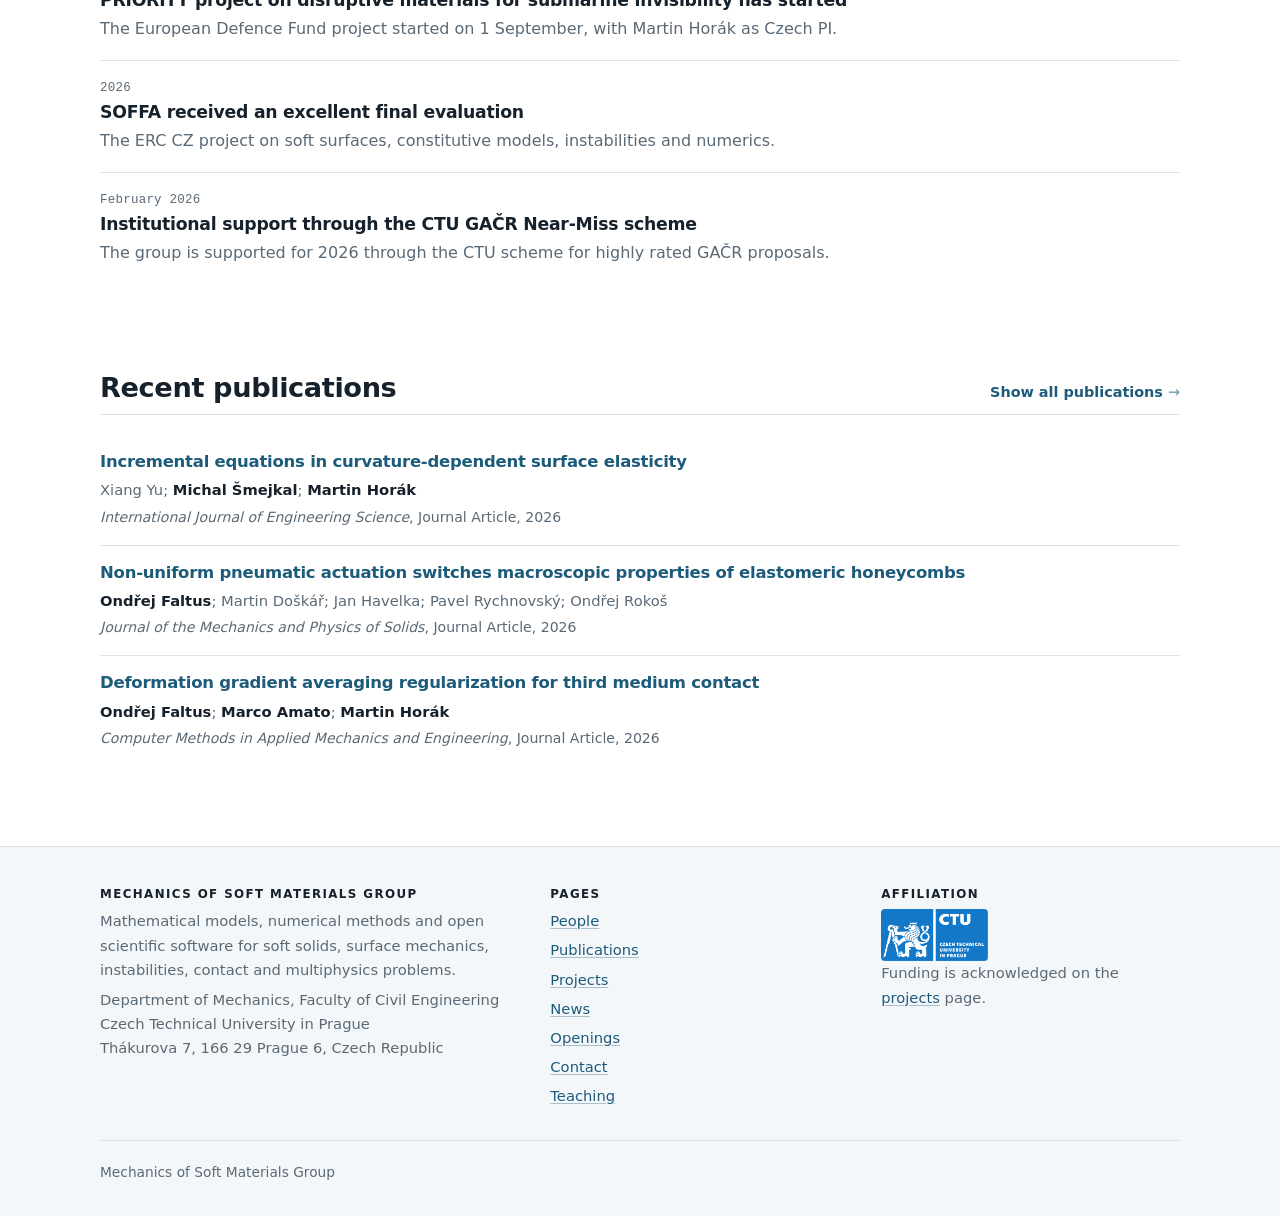
==== commit ee25e92b: "Add Teaching page linking to the course portal - teaching.html: Pružnost a pevnost (132PRPE) and Pře" ====
--- a/index.html
+++ b/index.html
@@ -5,7 +5,7 @@
   <meta name="viewport" content="width=device-width, initial-scale=1" />
   <title>Mechanics of Soft Materials Group | Home</title>
   <link rel="icon" type="image/svg+xml" href="figs/msm-logo.svg" />
-  <link rel="stylesheet" href="styles.css?v=1cdd4d19" />
+  <link rel="stylesheet" href="styles.css?v=d27a594b" />
 </head>
 <body>
   <header class="site-header">
@@ -25,6 +25,7 @@
         <a href="news.html">News</a>
         <a href="openings.html">Openings</a>
         <a href="contact.html">Contact</a>
+        <a href="teaching.html">Teaching</a>
       </nav>
     </div>
   </header>
@@ -233,6 +234,7 @@
             <li><a href="news.html">News</a></li>
             <li><a href="openings.html">Openings</a></li>
             <li><a href="contact.html">Contact</a></li>
+            <li><a href="teaching.html">Teaching</a></li>
           </ul>
         </div>
         <div>
@@ -252,6 +254,6 @@
     </div>
   </footer>
 
-  <script src="script.js?v=ef453924"></script>
+  <script src="script.js?v=f1d302da"></script>
 </body>
 </html>
--- a/styles.css
+++ b/styles.css
@@ -15,6 +15,7 @@
   --accent:     #1d5b7a;
   --accent-ink: #14435c;
   --accent-soft:#e6f0f5;
+  --on-accent:  #ffffff;   /* text on an --accent fill */
   --shadow:     0 1px 2px rgba(16, 33, 43, .05), 0 8px 24px -18px rgba(16, 33, 43, .28);
 
   /* type */
@@ -41,6 +42,7 @@
     --accent:     #6cb6d6;
     --accent-ink: #9ed2ea;
     --accent-soft:#172934;
+    --on-accent:  #10171d;   /* the dark accent is light: white on it is ~2:1 */
     --shadow:     0 1px 2px rgba(0, 0, 0, .4);
   }
 }
@@ -380,7 +382,7 @@
   cursor: pointer;
   transition: background-color .15s, color .15s;
 }
-.carousel-arrow:hover { background: var(--accent); border-color: var(--accent); color: #fff; }
+.carousel-arrow:hover { background: var(--accent); border-color: var(--accent); color: var(--on-accent); }
 .carousel-arrow.prev { left: .55rem; }
 .carousel-arrow.next { right: .55rem; }
 
@@ -419,7 +421,7 @@
   transition: background-color .15s, color .15s, border-color .15s;
 }
 .btn:hover { background: var(--accent-soft); }
-.btn-primary { background: var(--accent); border-color: var(--accent); color: #fff; }
+.btn-primary { background: var(--accent); border-color: var(--accent); color: var(--on-accent); }
 .btn-primary:hover { background: var(--accent-ink); border-color: var(--accent-ink); }
 
 /* --------------------------------- cards --------------------------------- */
@@ -721,6 +723,37 @@
 .opening-card p:first-of-type { color: var(--text); font-size: 1.03rem; }
 .openings-apply { padding-top: 3.75rem; }
 
+/* -------------------------------- teaching ------------------------------- */
+
+.course-grid {
+  display: grid;
+  grid-template-columns: repeat(auto-fit, minmax(280px, 1fr));
+  gap: 1.25rem;
+}
+
+/* Sits on .card-base; the column lets both buttons line up at the bottom. */
+.course-card {
+  display: flex;
+  flex-direction: column;
+  align-items: flex-start;
+  padding: 1.6rem 1.75rem;
+  border-left: 3px solid var(--accent);
+}
+.course-card h2 { font-size: 1.24rem; margin-bottom: .6rem; }
+.course-card p:not(.eyebrow) { margin-bottom: 1.4rem; color: var(--muted); }
+.course-card .btn { margin-top: auto; }
+
+.teaching-note {
+  max-width: 70ch;
+  margin-top: 1.75rem;
+  padding: .9rem 1.15rem;
+  background: var(--soft-bg);
+  border: 1px solid var(--line);
+  border-radius: var(--radius-sm);
+  font-size: .93rem;
+  color: var(--muted);
+}
+
 /* -------------------------------- contact -------------------------------- */
 
 .contact-grid {
@@ -855,7 +888,9 @@
 .hero-pi strong { color: var(--text); }
 
 
-@media (max-width: 960px) {
+/* The brand and seven nav items need a ~980px viewport with system-ui;
+   collapse with some slack so wider fonts do not wrap the brand name. */
+@media (max-width: 1040px) {
   .nav-toggle { display: block; }
   .site-nav {
     position: absolute;
